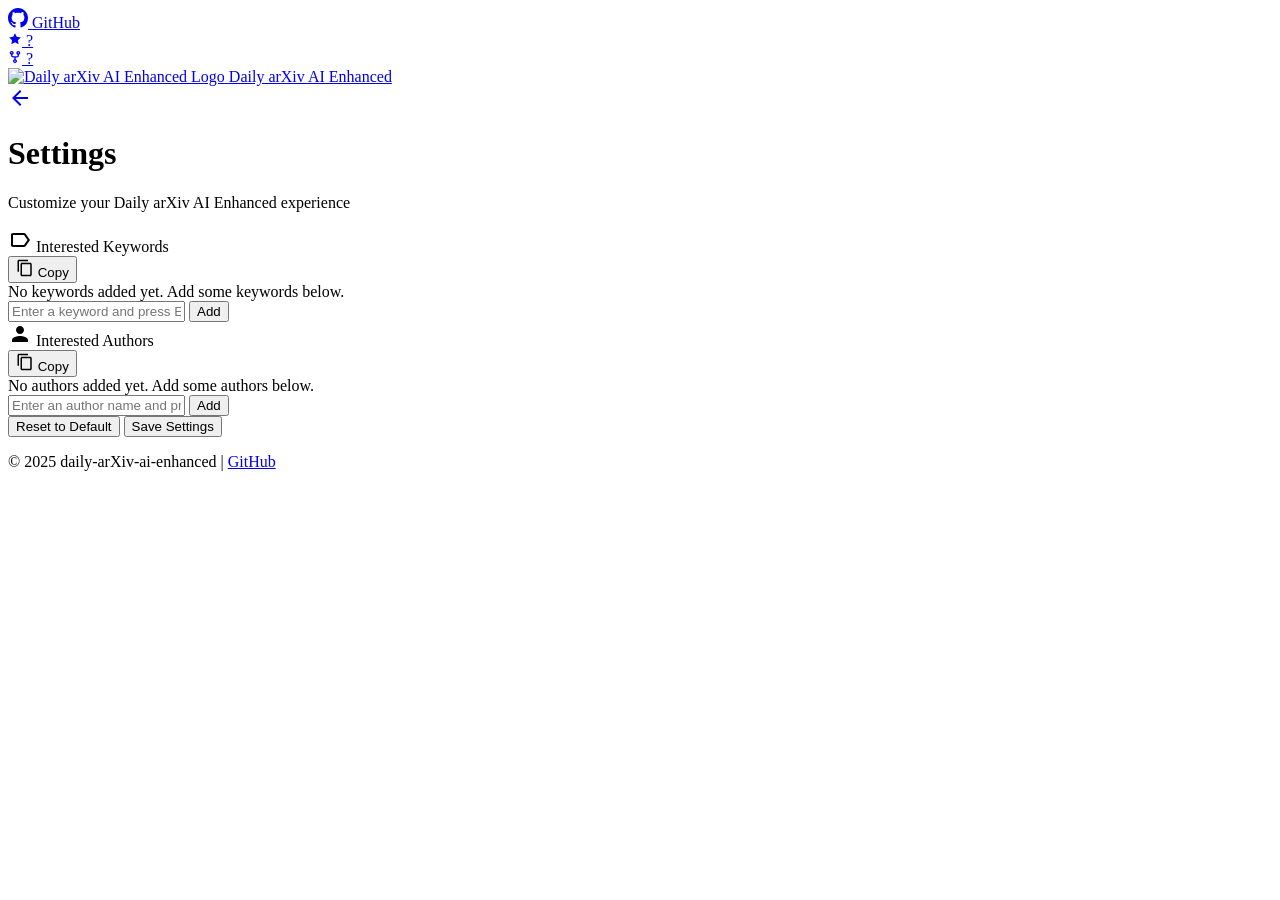
==== settings.html @ 9f82e840 "chore: customize fork metadata" ====
<!DOCTYPE html>
<html lang="zh-CN">
<head>
    <meta charset="UTF-8">
    <meta name="viewport" content="width=device-width, initial-scale=1.0">
    <meta name="description" content="daily arxiv ai-enhanced settings">
    <title>Settings - Daily arXiv AI Enhanced</title>
    <link rel="icon" type="image/png" href="assets/logo2-removebg-preview.png">
    <link rel="shortcut icon" type="image/png" href="assets/logo2-removebg-preview.png">
    <link rel="stylesheet" href="css/styles.css">
    <link rel="stylesheet" href="css/settings.css">
    <link rel="stylesheet" href="https://fonts.googleapis.com/css2?family=Inter:wght@300;400;500;600;700&display=swap">

    <!-- Authentication Scripts -->
    <script src="js/auth-config.js"></script>
    <script src="js/auth.js"></script>
    <script>
        // Check authentication on page load
        Auth.requireAuth();

        // Show logout button only if password protection is enabled
        document.addEventListener('DOMContentLoaded', function() {
            const logoutButton = document.getElementById('logoutButton');
            if (logoutButton && Auth.isPasswordEnabled()) {
                logoutButton.style.display = '';
            }
        });
    </script>
</head>
<body>
    <div class="app-container">
        <header>
            <div class="header-content">
                <div class="header-left">
                    <a href="https://github.com/YeTianwei/daily-arXiv" target="_blank" class="github-button">
                        <svg height="20" width="20" viewBox="0 0 16 16" fill="currentColor" xmlns="http://www.w3.org/2000/svg">
                            <path fill-rule="evenodd" d="M8 0C3.58 0 0 3.58 0 8c0 3.54 2.29 6.53 5.47 7.59.4.07.55-.17.55-.38 0-.19-.01-.82-.01-1.49-2.01.37-2.53-.49-2.69-.94-.09-.23-.48-.94-.82-1.13-.28-.15-.68-.52-.01-.53.63-.01 1.08.58 1.23.82.72 1.21 1.87.87 2.33.66.07-.52.28-.87.51-1.07-1.78-.2-3.64-.89-3.64-3.95 0-.87.31-1.59.82-2.15-.08-.2-.36-1.02.08-2.12 0 0 .67-.21 2.2.82.64-.18 1.32-.27 2-.27.68 0 1.36.09 2 .27 1.53-1.04 2.2-.82 2.2-.82.44 1.1.16 1.92.08 2.12.51.56.82 1.27.82 2.15 0 3.07-1.87 3.75-3.65 3.95.29.25.54.73.54 1.48 0 1.07-.01 1.93-.01 2.2 0 .21.15.46.55.38A8.013 8.013 0 0016 8c0-4.42-3.58-8-8-8z"></path>
                        </svg>
                        <span class="github-text">GitHub</span>
                        <div class="github-stats">
                            <div class="star-badge">
                                <svg width="14" height="14" viewBox="0 0 24 24" fill="currentColor">
                                    <path d="M12 2l3.09 6.26L22 9.27l-5 4.87 1.18 6.88L12 17.77l-6.18 3.25L7 14.14 2 9.27l6.91-1.01L12 2z"/>
                                </svg>
                                <span class="star-count" id="starCount">-</span>
                            </div>
                            <div class="fork-badge">
                                <svg width="14" height="14" viewBox="0 0 16 16" fill="currentColor">
                                    <path d="M5 5.372v.878c0 .414.336.75.75.75h4.5a.75.75 0 0 0 .75-.75v-.878a2.25 2.25 0 1 1 1.5 0v.878a2.25 2.25 0 0 1-2.25 2.25h-1.5v2.128a2.251 2.251 0 1 1-1.5 0V8.5h-1.5A2.25 2.25 0 0 1 3.5 6.25v-.878a2.25 2.25 0 1 1 1.5 0ZM5 3.25a.75.75 0 1 0-1.5 0 .75.75 0 0 0 1.5 0Zm6.75.75a.75.75 0 1 0 0-1.5.75.75 0 0 0 0 1.5Zm-3 8.75a.75.75 0 1 0-1.5 0 .75.75 0 0 0 1.5 0Z"/>
                                </svg>
                                <span class="fork-count" id="forkCount">-</span>
                            </div>
                        </div>
                    </a>
                </div>
                
                <div class="header-center">
                    <a href="index.html" class="site-logo">
                        <img src="assets/logo2-removebg-preview.png" alt="Daily arXiv AI Enhanced Logo" class="logo-image">
                        <span class="site-title">Daily arXiv AI Enhanced</span>
                    </a>
                </div>
                
                <div class="header-controls">
                    <a href="index.html" class="back-button">
                        <svg width="24" height="24" viewBox="0 0 24 24" fill="none" xmlns="http://www.w3.org/2000/svg">
                            <path d="M20 11H7.83L13.42 5.41L12 4L4 12L12 20L13.41 18.59L7.83 13H20V11Z" fill="currentColor"/>
                        </svg>
                    </a>
                    <button id="logoutButton" onclick="Auth.logout()" class="icon-button" title="Logout" style="border: none; background: transparent; cursor: pointer; color: #e74c3c; display: none;">
                        <svg width="24" height="24" viewBox="0 0 24 24" fill="none" xmlns="http://www.w3.org/2000/svg">
                            <path d="M17 7L15.59 8.41L18.17 11H8V13H18.17L15.59 15.59L17 17L22 12L17 7ZM4 5H12V3H4C2.9 3 2 3.9 2 5V19C2 20.1 2.9 21 4 21H12V19H4V5Z" fill="currentColor"/>
                        </svg>
                    </button>
                </div>
            </div>
        </header>

        <main class="settings-page">
            <div class="settings-container">
                <div class="settings-header">
                    <h1>Settings</h1>
                    <p>Customize your Daily arXiv AI Enhanced experience</p>
                </div>

                <div class="settings-content">
                    <div class="settings-section">
                        <div class="keyword-section-title">
                            <div class="keyword-section-title-left">
                                <svg width="24" height="24" viewBox="0 0 24 24" fill="none" xmlns="http://www.w3.org/2000/svg">
                                    <path d="M17.63 5.84C17.27 5.33 16.67 5 16 5L5 5.01C3.9 5.01 3 5.9 3 7V17C3 18.1 3.9 18.99 5 18.99L16 19C16.67 19 17.27 18.67 17.63 18.16L22 12L17.63 5.84ZM16 17H5V7H16L19.55 12L16 17Z" fill="currentColor"/>
                                </svg>
                                Interested Keywords
                            </div>
                            <button id="copyKeywords" class="copy-button" title="Copy keywords to clipboard">
                                <svg width="18" height="18" viewBox="0 0 24 24" fill="none" xmlns="http://www.w3.org/2000/svg">
                                    <path d="M16 1H4c-1.1 0-2 .9-2 2v14h2V3h12V1zm3 4H8c-1.1 0-2 .9-2 2v14c0 1.1.9 2 2 2h11c1.1 0 2-.9 2-2V7c0-1.1-.9-2-2-2zm0 16H8V7h11v14z" fill="currentColor"/>
                                </svg>
                                Copy
                            </button>
                        </div>
                        <div class="settings-card">
                            <div class="settings-item">
                                <div class="tag-selector">
                                    <div class="selected-tags" id="selectedKeywords">
                                        <div class="empty-tag-message" id="emptyTagMessage">No keywords added yet. Add some keywords below.</div>
                                    </div>
                                    <div class="tag-input-container">
                                        <input type="text" id="keywordInput" class="settings-input" placeholder="Enter a keyword and press Enter...">
                                        <button id="addKeyword" class="add-tag-button">Add</button>
                                    </div>
                                </div>
                            </div>
                        </div>
                    </div>

                    <div class="settings-section">
                        <div class="keyword-section-title">
                            <div class="keyword-section-title-left">
                                <svg width="24" height="24" viewBox="0 0 24 24" fill="none" xmlns="http://www.w3.org/2000/svg">
                                    <path d="M12 12c2.21 0 4-1.79 4-4s-1.79-4-4-4-4 1.79-4 4 1.79 4 4 4zm0 2c-2.67 0-8 1.34-8 4v2h16v-2c0-2.66-5.33-4-8-4z" fill="currentColor"/>
                                </svg>
                                Interested Authors
                            </div>
                            <button id="copyAuthors" class="copy-button" title="Copy authors to clipboard">
                                <svg width="18" height="18" viewBox="0 0 24 24" fill="none" xmlns="http://www.w3.org/2000/svg">
                                    <path d="M16 1H4c-1.1 0-2 .9-2 2v14h2V3h12V1zm3 4H8c-1.1 0-2 .9-2 2v14c0 1.1.9 2 2 2h11c1.1 0 2-.9 2-2V7c0-1.1-.9-2-2-2zm0 16H8V7h11v14z" fill="currentColor"/>
                                </svg>
                                Copy
                            </button>
                        </div>
                        <div class="settings-card">
                            <div class="settings-item">
                                <div class="tag-selector">
                                    <div class="selected-tags" id="selectedAuthors">
                                        <div class="empty-tag-message" id="emptyAuthorMessage">No authors added yet. Add some authors below.</div>
                                    </div>
                                    <div class="tag-input-container">
                                        <input type="text" id="authorInput" class="settings-input" placeholder="Enter an author name and press Enter...">
                                        <button id="addAuthor" class="add-tag-button">Add</button>
                                    </div>
                                </div>
                            </div>
                        </div>
                    </div>
                </div>

                <div class="settings-actions">
                    <button id="resetSettings" class="button">Reset to Default</button>
                    <button id="saveSettings" class="button primary">Save Settings</button>
                </div>
            </div>
        </main>
        
        <footer>
            <div class="footer-content">
                <p>&copy; 2025 daily-arXiv-ai-enhanced | <a href="https://github.com/YeTianwei/daily-arXiv" target="_blank">GitHub</a></p>
            </div>
        </footer>
    </div>

    <script src="js/settings.js"></script>
</body>
</html>
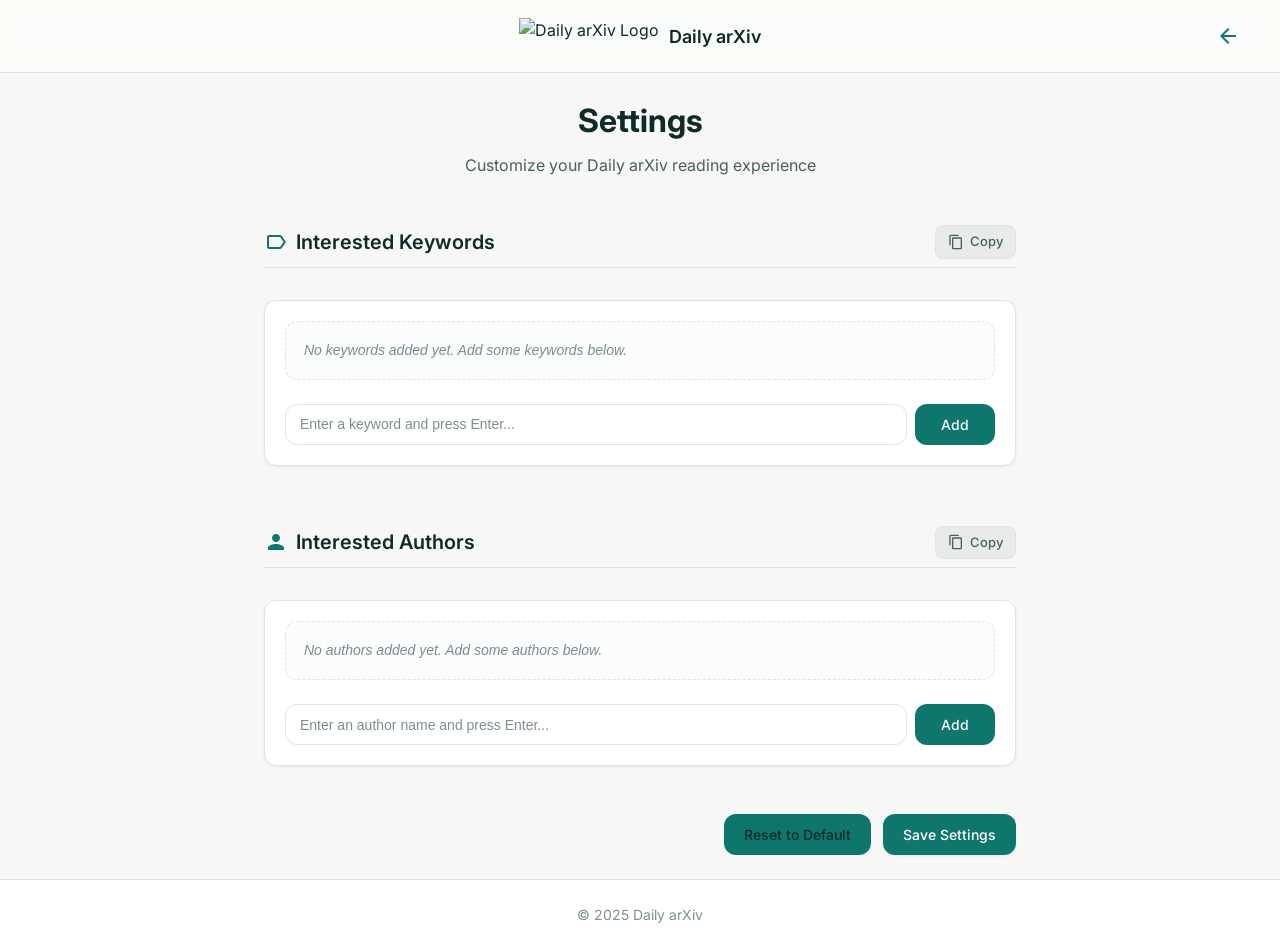
==== commit bf6faa07: "style: simplify personal reader UI" ====
--- a/settings.html
+++ b/settings.html
@@ -3,17 +3,17 @@
 <head>
     <meta charset="UTF-8">
     <meta name="viewport" content="width=device-width, initial-scale=1.0">
-    <meta name="description" content="daily arxiv ai-enhanced settings">
-    <title>Settings - Daily arXiv AI Enhanced</title>
+    <meta name="description" content="daily arxiv settings">
+    <title>Settings - Daily arXiv</title>
     <link rel="icon" type="image/png" href="assets/logo2-removebg-preview.png">
     <link rel="shortcut icon" type="image/png" href="assets/logo2-removebg-preview.png">
-    <link rel="stylesheet" href="css/styles.css">
-    <link rel="stylesheet" href="css/settings.css">
+    <link rel="stylesheet" href="css/styles.css?v=1.0.4">
+    <link rel="stylesheet" href="css/settings.css?v=1.0.4">
     <link rel="stylesheet" href="https://fonts.googleapis.com/css2?family=Inter:wght@300;400;500;600;700&display=swap">
 
     <!-- Authentication Scripts -->
-    <script src="js/auth-config.js"></script>
-    <script src="js/auth.js"></script>
+    <script src="js/auth-config.js?v=1.0.3"></script>
+    <script src="js/auth.js?v=1.0.3"></script>
     <script>
         // Check authentication on page load
         Auth.requireAuth();
@@ -56,8 +56,8 @@
                 
                 <div class="header-center">
                     <a href="index.html" class="site-logo">
-                        <img src="assets/logo2-removebg-preview.png" alt="Daily arXiv AI Enhanced Logo" class="logo-image">
-                        <span class="site-title">Daily arXiv AI Enhanced</span>
+                        <img src="assets/logo2-removebg-preview.png" alt="Daily arXiv Logo" class="logo-image">
+                        <span class="site-title">Daily arXiv</span>
                     </a>
                 </div>
                 
@@ -80,7 +80,7 @@
             <div class="settings-container">
                 <div class="settings-header">
                     <h1>Settings</h1>
-                    <p>Customize your Daily arXiv AI Enhanced experience</p>
+                    <p>Customize your Daily arXiv reading experience</p>
                 </div>
 
                 <div class="settings-content">
@@ -154,11 +154,11 @@
         
         <footer>
             <div class="footer-content">
-                <p>&copy; 2025 daily-arXiv-ai-enhanced | <a href="https://github.com/YeTianwei/daily-arXiv" target="_blank">GitHub</a></p>
+                <p>&copy; 2025 Daily arXiv</p>
             </div>
         </footer>
     </div>
 
-    <script src="js/settings.js"></script>
+    <script src="js/settings.js?v=1.0.4"></script>
 </body>
 </html> 
--- a/css/styles.css
+++ b/css/styles.css
@@ -0,0 +1,2415 @@
+/* 基础样式 */
+:root {
+  --primary-color: #0f766e;
+  --secondary-color: #2563eb;
+  --accent-color: #b45309;
+  --gradient-primary: linear-gradient(135deg, #0f766e 0%, #2563eb 100%);
+  --gradient-light: linear-gradient(135deg, #dff5ef 0%, #e9f1ff 100%);
+  --background-color: #f7f8f5;
+  --card-bg-color: #ffffff;
+  --background-hover: #eef3f0;
+  --text-color: #102a2a;
+  --text-secondary: #46605d;
+  --text-tertiary: #7e918d;
+  --border-color: #dbe6e2;
+  --border-accent: rgba(15, 118, 110, 0.22);
+  --shadow-sm: 0 1px 3px rgba(15, 45, 42, 0.08);
+  --shadow-md: 0 8px 22px rgba(15, 45, 42, 0.11);
+  --shadow-lg: 0 16px 36px rgba(15, 45, 42, 0.14);
+  --radius-sm: 8px;
+  --radius-md: 12px;
+  --transition: all 0.2s ease;
+  --match-highlight: rgba(255, 223, 77, 0.22); /* 更明显的浅黄色背景 */
+  --gold-color: #f59e0b;
+  --gold-dark: #b45309;
+  --gold-gradient: linear-gradient(135deg, #f59e0b 0%, #b45309 100%);
+  --author-color: #10b981;
+  --author-gradient: linear-gradient(135deg, #10b981 0%, #059669 100%);
+  --keyword-color: #2563eb;
+  --keyword-gradient: linear-gradient(135deg, #2563eb 0%, #0f766e 100%);
+}
+
+* {
+  margin: 0;
+  padding: 0;
+  box-sizing: border-box;
+}
+
+body {
+  font-family: 'Inter', -apple-system, BlinkMacSystemFont, 'Segoe UI', Roboto, Helvetica, Arial, sans-serif;
+  background-color: var(--background-color);
+  color: var(--text-color);
+  line-height: 1.5;
+  -webkit-font-smoothing: antialiased;
+  -moz-osx-font-smoothing: grayscale;
+}
+
+a {
+  color: var(--primary-color);
+  text-decoration: none;
+}
+
+a:hover {
+  text-decoration: underline;
+}
+
+button {
+  cursor: pointer;
+  border: none;
+  background: none;
+  font: inherit;
+  color: inherit;
+}
+
+.button {
+  display: inline-flex;
+  align-items: center;
+  justify-content: center;
+  gap: 8px;
+  padding: 8px 16px;
+  border-radius: var(--radius-sm);
+  font-weight: 500;
+  transition: var(--transition);
+  background-color: var(--background-hover);
+}
+
+.button:hover {
+  background-color: var(--border-color);
+}
+
+.button.primary {
+  background: var(--gradient-primary);
+  color: white;
+  box-shadow: var(--shadow-sm);
+}
+
+.button.primary:hover {
+  box-shadow: var(--shadow-md);
+  transform: translateY(-1px);
+}
+
+.icon-button {
+  display: flex;
+  align-items: center;
+  justify-content: center;
+  width: 36px;
+  height: 36px;
+  border-radius: 50%;
+  transition: var(--transition);
+  color: var(--primary-color);
+}
+
+.icon-button:hover {
+  background-color: rgba(102, 126, 234, 0.1);
+}
+
+/* 视图控制按钮样式 */
+.view-controls {
+  display: flex;
+  align-items: center;
+  gap: 4px;
+}
+
+.view-icon {
+  display: flex;
+  align-items: center;
+  justify-content: center;
+  margin-right: 2px;
+  color: var(--primary-color);
+  font-size: 14px;
+}
+
+.view-controls .button {
+  border: 1px solid var(--border-accent);
+  background-color: rgba(102, 126, 234, 0.05);
+  padding: 4px 10px;
+  font-size: 13px;
+}
+
+.view-controls .button:hover {
+  background-color: rgba(102, 126, 234, 0.1);
+}
+
+.view-controls .button.active {
+  background-color: rgba(102, 126, 234, 0.15);
+  border-color: var(--primary-color);
+  color: var(--primary-color);
+  font-weight: 500;
+}
+
+/* 布局容器 */
+.app-container {
+  display: flex;
+  flex-direction: column;
+  min-height: 100vh;
+}
+
+/* 页头 */
+header {
+  position: sticky;
+  top: 0;
+  z-index: 100;
+  background-color: rgba(255, 255, 255, 0.8);
+  backdrop-filter: blur(10px);
+  -webkit-backdrop-filter: blur(10px);
+  border-bottom: 1px solid var(--border-color);
+}
+
+.header-content {
+  display: flex;
+  justify-content: space-between;
+  align-items: center;
+  padding: 16px 24px;
+  max-width: 1440px;
+  margin: 0 auto;
+  width: 100%;
+}
+
+.header-left {
+  display: flex;
+  align-items: center;
+  gap: 16px;
+}
+
+.header-center {
+  display: flex;
+  align-items: center;
+  justify-content: center;
+  position: absolute;
+  left: 50%;
+  transform: translateX(-50%);
+}
+
+.site-logo {
+  display: flex;
+  align-items: center;
+  gap: 10px;
+  text-decoration: none !important;
+  color: var(--text-color);
+  transition: var(--transition);
+}
+
+.site-logo:hover {
+  text-decoration: none;
+  opacity: 0.9;
+}
+
+.logo-image {
+  height: 36px;
+  width: auto;
+}
+
+.site-title {
+  font-size: 18px;
+  font-weight: 600;
+  background: var(--gradient-primary);
+  -webkit-background-clip: text;
+  -webkit-text-fill-color: transparent;
+  background-clip: text;
+}
+
+.header-content h1 {
+  font-size: 20px;
+  font-weight: 600;
+}
+
+.github-button {
+  display: flex;
+  align-items: center;
+  gap: 8px;
+  padding: 8px 16px;
+  border-radius: 24px;
+  background: var(--gradient-primary);
+  color: white;
+  font-size: 14px;
+  font-weight: 500;
+  transition: var(--transition);
+  text-decoration: none !important;
+  box-shadow: var(--shadow-sm);
+}
+
+.github-button:hover {
+  background: var(--gradient-primary);
+  text-decoration: none !important;
+  transform: translateY(-1px);
+  color: white;
+  box-shadow: var(--shadow-md);
+}
+
+.github-button svg {
+  fill: white;
+}
+
+.github-text {
+  font-weight: 500;
+}
+
+.github-stats {
+  display: flex;
+  gap: 6px;
+}
+
+.star-badge,
+.fork-badge {
+  display: flex;
+  align-items: center;
+  gap: 4px;
+  background-color: rgba(255, 255, 255, 0.25);
+  border-radius: 12px;
+  padding: 4px 8px;
+  font-size: 12px;
+  font-weight: 600;
+}
+
+.star-badge svg {
+  fill: white;
+  filter: drop-shadow(0 0 2px rgba(255, 255, 255, 0.3));
+}
+
+.fork-badge svg {
+  fill: white;
+  filter: drop-shadow(0 0 2px rgba(255, 255, 255, 0.3));
+}
+
+.star-count,
+.fork-count {
+  color: white;
+  font-weight: 600;
+}
+
+.header-controls {
+  display: flex;
+  align-items: center;
+  gap: 20px;
+}
+
+.date-selector {
+  display: flex;
+  align-items: center;
+  gap: 8px;
+  border-radius: var(--radius-sm);
+  padding: 2px;
+}
+
+.date-display {
+  display: flex;
+  align-items: center;
+  gap: 4px;
+  font-weight: 500;
+  color: var(--text-color);
+}
+
+/* 类别导航栏 */
+.category-nav {
+  background-color: rgba(255, 255, 255, 0.8);
+  backdrop-filter: blur(10px);
+  -webkit-backdrop-filter: blur(10px);
+  position: sticky;
+  top: 70px;
+  z-index: 10;
+  display: flex;
+  flex-direction: column;
+  align-items: center; /* 居中显示 */
+}
+
+.category-nav::-webkit-scrollbar {
+  display: none;
+}
+
+.category-label-container {
+  display: flex;
+  align-items: center;
+  max-width: 1440px; /* 与main容器的max-width相同 */
+  width: 100%;
+  padding: 10px 24px 5px 24px; /* 减少上下内边距 */
+  margin: 0 auto; /* 居中显示 */
+  position: relative;
+}
+
+.category-nav-label, .filter-nav-label {
+  font-weight: 600;
+  background: var(--gradient-primary);
+  -webkit-background-clip: text;
+  -webkit-text-fill-color: transparent;
+  background-clip: text;
+  margin-right: 8px; /* 减少右侧间距 */
+  white-space: nowrap;
+  min-width: 90px; /* 减少宽度从120px到90px */
+  letter-spacing: 0.3px; /* 减少字母间距 */
+  font-size: 14px; /* 减小字体大小 */
+  text-transform: uppercase;
+  opacity: 1; /* 增加不透明度 */
+  position: relative;
+  z-index: 1;
+  padding-left: 3px; /* 减少左侧内边距 */
+}
+
+/* 删除装饰线的CSS规则 */
+.category-nav-label::after, .keyword-nav-label::after {
+  content: none; /* 移除装饰线 */
+}
+
+.category-scroll {
+  display: flex;
+  overflow-x: auto;
+  gap: 10px;
+  -ms-overflow-style: none;
+  scrollbar-width: none;
+  width: 100%;
+  justify-content: flex-start; /* 改为左对齐 */
+  flex-wrap: nowrap; /* 禁止换行 */
+  white-space: nowrap; /* 确保内容不会换行 */
+  /* 添加鼠标滚轮横向滚动支持 */
+  overflow-y: hidden;
+}
+
+.filter-scroll {
+  display: flex;
+  overflow-x: auto;
+  gap: 10px;
+  -ms-overflow-style: none;
+  scrollbar-width: none;
+  width: 100%;
+  justify-content: flex-start; /* 改为左对齐 */
+  flex-wrap: nowrap; /* 禁止换行 */
+  white-space: nowrap; /* 确保内容不会换行 */
+  /* 添加鼠标滚轮横向滚动支持 */
+  overflow-y: hidden;
+}
+
+/* Text search UI */
+.text-search {
+  display: inline-flex;
+  align-items: center;
+  gap: 8px;
+  margin-right: 8px;
+}
+
+.text-search .search-input-wrapper {
+  display: inline-flex;
+  align-items: center;
+  gap: 6px;
+  background-color: var(--background-hover);
+  border: 1px solid var(--border-accent);
+  border-radius: 16px;
+  padding: 4px 8px;
+}
+
+#textSearchInput {
+  border: none;
+  outline: none;
+  background: transparent;
+  font-size: 14px;
+  color: var(--text-color);
+  width: 220px;
+}
+
+.text-search .clear-x {
+  width: 22px;
+  height: 22px;
+  border-radius: 50%;
+  background-color: rgba(0,0,0,0.08);
+  color: var(--text-secondary);
+  display: inline-flex;
+  align-items: center;
+  justify-content: center;
+}
+
+.text-search .clear-x:hover {
+  background-color: rgba(0,0,0,0.14);
+}
+
+.filter-scroll::-webkit-scrollbar {
+  display: none;
+}
+
+.filter-label-container {
+  display: flex;
+  align-items: center;
+  max-width: 1440px; /* 与main容器的max-width相同 */
+  width: 100%;
+  padding: 10px 24px 5px 24px; /* 与category标签容器保持一致 */
+  margin: 0 auto; /* 居中显示 */
+  position: relative;
+}
+
+.category-button {
+  display: inline-flex;
+  align-items: center;
+  justify-content: center;
+  flex-shrink: 0;
+  padding: 6px 12px;
+  background-color: var(--background-hover);
+  border-radius: 16px;
+  font-size: 14px;
+  font-weight: 500;
+  color: var(--text-secondary);
+  transition: var(--transition);
+  white-space: nowrap;
+  margin: 0 2px;
+  box-shadow: 0 1px 2px rgba(0, 0, 0, 0.04);
+}
+
+.keyword-tag {
+  display: inline-flex;
+  align-items: center;
+  justify-content: center;
+  flex-shrink: 0;
+  padding: 6px 12px;
+  background-color: var(--background-hover);
+  border-radius: 16px;
+  font-size: 14px;
+  font-weight: 500;
+  color: var(--text-secondary);
+  transition: var(--transition);
+  white-space: nowrap;
+  cursor: pointer;
+  margin: 0 2px;
+  box-shadow: 0 1px 2px rgba(0, 0, 0, 0.04);
+}
+
+.category-count {
+  display: inline-flex;
+  align-items: center;
+  justify-content: center;
+  margin-left: 6px;
+  min-width: 20px;
+  height: 20px;
+  background-color: rgba(0, 0, 0, 0.05);
+  border-radius: 10px;
+  font-size: 12px;
+  padding: 0 6px;
+  transition: var(--transition);
+}
+
+.category-button:hover {
+  background-color: var(--border-color);
+  color: var(--text-color);
+}
+
+.keyword-tag:hover {
+  background-color: var(--border-color);
+  color: var(--text-color);
+}
+
+.category-button.active {
+  background: var(--gradient-primary);
+  color: white;
+  box-shadow: var(--shadow-sm);
+}
+
+/* 作者按钮样式 */
+.author-button {
+  background-color: rgba(102, 126, 234, 0.08); /* primary tint */
+  color: var(--primary-color);
+  border: 1px solid rgba(102, 126, 234, 0.25);
+}
+
+.author-button:hover {
+  background-color: rgba(102, 126, 234, 0.12);
+  border-color: rgba(102, 126, 234, 0.35);
+}
+
+.author-button.active {
+  background: var(--gradient-primary);
+  color: white;
+  border-color: var(--primary-color);
+  box-shadow: 0 2px 8px rgba(102, 126, 234, 0.25);
+}
+
+/* 关键词按钮样式 */
+.keyword-button {
+  background-color: rgba(167, 139, 250, 0.10); /* accent tint */
+  color: var(--accent-color);
+  border: 1px solid rgba(167, 139, 250, 0.25);
+}
+
+.keyword-button:hover {
+  background-color: rgba(167, 139, 250, 0.14);
+  border-color: rgba(167, 139, 250, 0.35);
+}
+
+.keyword-button.active {
+  background: linear-gradient(135deg, var(--accent-color) 0%, var(--secondary-color) 100%);
+  color: white;
+  border-color: var(--accent-color);
+  box-shadow: 0 2px 8px rgba(167, 139, 250, 0.25);
+}
+
+.keyword-tag.active {
+  background: var(--gradient-primary);
+  color: white;
+  box-shadow: var(--shadow-sm);
+}
+
+.category-button.active .category-count {
+  background-color: rgba(255, 255, 255, 0.3);
+  color: #fff;
+}
+
+/* 标签动画效果 */
+.keyword-tag.tag-appear,
+.category-button.tag-appear {
+  animation: tagAppear 0.3s ease;
+}
+
+.keyword-tag.tag-highlight,
+.category-button.tag-highlight {
+  animation: tagHighlight 1s ease;
+}
+
+@keyframes tagAppear {
+  0% {
+    opacity: 0;
+    transform: translateY(10px);
+  }
+  100% {
+    opacity: 1;
+    transform: translateY(0);
+  }
+}
+
+@keyframes tagHighlight {
+  0% {
+    transform: scale(1);
+    box-shadow: 0 0 0 rgba(102, 126, 234, 0.4);
+  }
+  50% {
+    transform: scale(1.05);
+    box-shadow: 0 0 8px rgba(102, 126, 234, 0.6);
+  }
+  100% {
+    transform: scale(1);
+    box-shadow: 0 0 0 rgba(102, 126, 234, 0.4);
+  }
+}
+
+/* 主要内容区域 */
+main {
+  flex: 1;
+  padding: 0 24px 24px 24px; /* 修改上边距为0，保持左右下边距 */
+  max-width: 1440px;
+  margin: 0 auto;
+  width: 100%;
+}
+
+/* 论文容器 - 网格视图 */
+.paper-container {
+  display: grid;
+  grid-template-columns: repeat(auto-fill, minmax(350px, 1fr));
+  gap: 30px;
+  margin-top: 24px;
+  align-items: flex-start;
+}
+
+/* 论文容器 - 列表视图 */
+.paper-container.list-view {
+  display: flex;
+  flex-direction: column;
+  gap: 20px;
+}
+
+/* 论文卡片 - 网格视图 */
+.paper-card {
+  background-color: var(--card-bg-color);
+  border-radius: var(--radius-md);
+  box-shadow: var(--shadow-sm);
+  overflow: visible;
+  transition: var(--transition);
+  cursor: pointer;
+  height: auto;
+  min-height: 100%;
+  display: flex;
+  flex-direction: column;
+  position: relative;
+}
+
+.paper-card:hover {
+  box-shadow: var(--shadow-md);
+  transform: translateY(-2px);
+  background-color: var(--background-light);
+}
+
+.paper-card-header {
+  padding: 16px;
+  border-bottom: 1px solid var(--border-color);
+}
+
+.paper-card-title {
+  font-size: 16px;
+  font-weight: 600;
+  margin-bottom: 12px;
+  line-height: 1.5;
+  overflow: visible;
+}
+
+.paper-card-authors {
+  font-size: 14px;
+  color: var(--text-secondary);
+  margin-bottom: 12px;
+  line-height: 1.4;
+  overflow: visible;
+}
+
+/* 作者列表项样式 */
+.paper-card-authors .author-item {
+  display: inline;
+  white-space: nowrap;
+}
+
+/* 作者省略号样式 */
+.paper-card-authors .author-ellipsis {
+  display: inline;
+  color: var(--text-tertiary);
+  font-weight: 500;
+  margin: 0 2px;
+  user-select: none;
+}
+
+.paper-card-categories {
+  display: flex;
+  flex-wrap: wrap;
+  gap: 6px;
+  margin-bottom: 6px;
+}
+
+.category-tag {
+  font-size: 12px;
+  padding: 2px 8px;
+  border-radius: 12px;
+  background-color: var(--background-hover);
+  color: var(--text-secondary);
+  border: 1px solid var(--border-accent);
+}
+
+.paper-card-body {
+  padding: 20px;
+  flex-grow: 1;
+  display: flex;
+  flex-direction: column;
+}
+
+.paper-card-summary {
+  font-size: 14px;
+  color: var(--text-secondary);
+  line-height: 1.5;
+  overflow: visible;
+  margin-bottom: 20px;
+  border-left: 3px solid var(--primary-color);
+  padding-left: 12px;
+  background-color: rgba(102, 126, 234, 0.05);
+  padding: 12px;
+  border-radius: 6px;
+}
+
+.paper-card-footer {
+  margin-top: auto;
+  display: flex;
+  justify-content: space-between;
+  align-items: center;
+}
+
+.paper-card-date {
+  font-size: 12px;
+  color: var(--text-tertiary);
+}
+
+.paper-card-link {
+  font-size: 14px;
+  color: var(--primary-color);
+  font-weight: 500;
+}
+
+/* 论文卡片 - 列表视图 */
+.list-view .paper-card {
+  flex-direction: row;
+  align-items: center;
+  padding: 16px;
+  gap: 20px;
+}
+
+.list-view .paper-card-header {
+  padding: 0;
+  border-bottom: none;
+  flex: 1;
+}
+
+.list-view .paper-card-body {
+  padding: 0;
+  flex: 2;
+}
+
+.list-view .paper-card-footer {
+  margin-top: 0;
+  padding: 0;
+  flex: 0 0 auto;
+}
+
+/* 论文详情模态框 */
+.paper-modal {
+  display: none;
+  position: fixed;
+  top: 0;
+  left: 0;
+  width: 100%;
+  height: 100%;
+  background-color: rgba(0, 0, 0, 0.5);
+  z-index: 1000;
+  overflow-y: auto;
+  backdrop-filter: blur(5px);
+  -webkit-backdrop-filter: blur(5px);
+}
+
+.paper-modal.active {
+  display: flex;
+  justify-content: center;
+  align-items: flex-start;
+}
+
+.paper-modal-content {
+  background-color: var(--card-bg-color);
+  border-radius: var(--radius-md);
+  box-shadow: var(--shadow-md);
+  width: 90%;
+  max-width: 800px;
+  margin: 60px auto;
+  max-height: calc(100vh - 120px);
+  display: flex;
+  flex-direction: column;
+  animation: modalFadeIn 0.3s ease;
+}
+
+@keyframes modalFadeIn {
+  from {
+    opacity: 0;
+    transform: translateY(20px);
+  }
+  to {
+    opacity: 1;
+    transform: translateY(0);
+  }
+}
+
+.paper-modal-header {
+  padding: 20px;
+  border-bottom: 1px solid var(--border-color);
+  display: flex;
+  justify-content: space-between;
+  align-items: center;
+  position: relative;
+}
+
+.paper-modal-header h2 {
+  font-size: 20px;
+  font-weight: 600;
+}
+
+.paper-modal-body {
+  padding: 20px;
+  overflow-y: auto;
+  flex: 1;
+}
+
+.paper-modal-body h3 {
+  font-size: 18px;
+  font-weight: 600;
+  margin-bottom: 16px;
+}
+
+.paper-modal-body p {
+  margin-bottom: 16px;
+  line-height: 1.6;
+}
+
+.paper-modal-footer {
+  display: flex;
+  justify-content: space-between;
+  align-items: center;
+  gap: 8px;
+  padding: 16px;
+  border-top: 1px solid var(--border-color);
+}
+
+.paper-navigation {
+  display: flex;
+  flex-direction: column;
+  align-items: flex-start;
+  gap: 4px;
+}
+
+.paper-modal-buttons {
+  display: flex;
+  gap: 8px;
+  align-items: center;
+}
+
+.paper-modal-footer .button.icon-button {
+  width: 40px;
+  height: 40px;
+  padding: 8px;
+  display: flex;
+  align-items: center;
+  justify-content: center;
+  transition: all 0.2s ease;
+  position: relative;
+  border: none;
+  background: none;
+}
+
+.paper-modal-footer .button.icon-button:not(.primary) {
+  color: var(--text-primary);
+}
+
+.paper-modal-footer .button.icon-button:not(.primary):hover {
+  color: var(--primary-color);
+  transform: translateY(-1px);
+}
+
+/* Special styling for arXiv logo */
+.paper-modal-footer #paperLink svg {
+  width: 60px;
+  height: 27px;
+  margin: -2px -10px;
+}
+
+.paper-modal-footer .button.icon-button.primary {
+  background: none;
+}
+
+.paper-modal-footer .button.icon-button.primary:hover {
+  transform: translateY(-1px);
+}
+
+/* Tooltip styles */
+.paper-modal-footer .button.icon-button::after {
+  content: attr(title);
+  position: absolute;
+  bottom: 100%;
+  left: 50%;
+  transform: translateX(-50%);
+  padding: 4px 8px;
+  background-color: rgba(0, 0, 0, 0.8);
+  color: white;
+  font-size: 12px;
+  border-radius: 4px;
+  white-space: nowrap;
+  opacity: 0;
+  visibility: hidden;
+  transition: all 0.2s ease;
+  pointer-events: none;
+  margin-bottom: 5px;
+}
+
+.paper-modal-footer .button.icon-button:hover::after {
+  opacity: 1;
+  visibility: visible;
+}
+
+.navigation-hint {
+  font-size: 12px;
+  color: var(--text-tertiary);
+  font-weight: 500;
+}
+
+.paper-position {
+  font-size: 14px;
+  color: var(--text-secondary);
+  font-weight: 600;
+}
+
+/* 日期选择器样式 */
+.date-picker-modal {
+  position: fixed;
+  top: 0;
+  left: 0;
+  right: 0;
+  bottom: 0;
+  background-color: rgba(0, 0, 0, 0.5);
+  display: flex;
+  align-items: center;
+  justify-content: center;
+  z-index: 1000;
+  opacity: 0;
+  visibility: hidden;
+  transition: var(--transition);
+  backdrop-filter: blur(5px);
+  -webkit-backdrop-filter: blur(5px);
+  pointer-events: none;
+}
+
+.date-picker-modal.active {
+  opacity: 1;
+  visibility: visible;
+  pointer-events: auto;
+}
+
+.date-picker-content {
+  background-color: var(--card-bg-color);
+  border-radius: var(--radius-md);
+  box-shadow: 0 10px 25px rgba(0, 0, 0, 0.1);
+  width: 100%;
+  max-width: 360px;
+  max-height: 90vh;
+  overflow-y: auto;
+  animation: modalFadeIn 0.3s ease forwards;
+  padding: 24px;
+  border: 1px solid rgba(0, 0, 0, 0.08);
+}
+
+.date-picker-header {
+  display: flex;
+  justify-content: space-between;
+  align-items: center;
+  padding: 16px 20px;
+  border-bottom: 1px solid var(--border-color);
+}
+
+.date-picker-header h3 {
+  font-size: 18px;
+  font-weight: 600;
+}
+
+.date-picker-body {
+  padding: 0;
+}
+
+.date-picker-title {
+  font-size: 18px;
+  font-weight: 600;
+  margin: 0 0 16px 0;
+  color: var(--primary-color);
+  text-align: center;
+}
+
+.flatpickr-container {
+  margin-bottom: 20px;
+  width: 100%;
+}
+
+.flatpickr-container input {
+  display: none;
+}
+
+/* Make flatpickr calendar take full width */
+.flatpickr-calendar {
+  width: 100% !important;
+  max-width: 100% !important;
+  padding: 0 !important;
+  box-sizing: border-box !important;
+  background: transparent !important;
+  box-shadow: none !important;
+  border: none !important;
+}
+
+.flatpickr-months {
+  width: 100% !important;
+  padding: 0;
+  margin-bottom: 10px;
+  background-color: transparent !important;
+}
+
+.flatpickr-month {
+  background-color: transparent !important;
+  color: var(--text-color) !important;
+}
+
+.flatpickr-current-month {
+  padding: 0 !important;
+  font-size: 18px !important;
+  font-weight: 600 !important;
+}
+
+.flatpickr-monthDropdown-months {
+  font-weight: 600 !important;
+  color: var(--text-color) !important;
+}
+
+.flatpickr-prev-month, .flatpickr-next-month {
+  padding: 5px !important;
+  fill: var(--primary-color) !important;
+  color: var(--primary-color) !important;
+}
+
+.flatpickr-prev-month:hover, .flatpickr-next-month:hover {
+  background-color: rgba(0, 0, 0, 0.05) !important;
+  border-radius: 50% !important;
+}
+
+.flatpickr-weekdays {
+  width: 100% !important;
+  background-color: transparent !important;
+  margin-bottom: 5px;
+}
+
+.flatpickr-weekday {
+  height: 28px;
+  line-height: 28px;
+  flex: 1;
+  background-color: transparent !important;
+  color: var(--text-secondary) !important;
+  font-weight: 500 !important;
+  font-size: 14px !important;
+}
+
+.flatpickr-days {
+  width: 100% !important;
+  display: flex !important;
+  justify-content: center !important;
+  background-color: transparent !important;
+}
+
+.dayContainer {
+  width: 100% !important;
+  min-width: 100% !important;
+  max-width: 100% !important;
+  display: flex !important;
+  flex-wrap: wrap !important;
+  /* justify-content: flex-start !important; */
+  padding: 0 !important;
+}
+
+.flatpickr-day {
+  margin: 2px;
+  height: 36px !important;
+  line-height: 36px !important;
+  border-radius: 50% !important;
+  /* max-width: 36px !important; */
+  width: calc(100% / 7 ) !important;
+  flex: 0 0 calc(100% / 7 ) !important;
+  display: inline-flex !important;
+  justify-content: center !important;
+  align-items: center !important;
+  box-sizing: border-box !important;
+  font-weight: 400 !important;
+  color: var(--text-color) !important;
+  border: none !important;
+}
+
+.flatpickr-day.today {
+  border: none !important;
+  background-color: rgba(102, 126, 234, 0.1) !important;
+  color: var(--primary-color) !important;
+  font-weight: 600 !important;
+}
+
+.flatpickr-day.selected, 
+.flatpickr-day.startRange, 
+.flatpickr-day.endRange, 
+.flatpickr-day.selected.inRange, 
+.flatpickr-day.startRange.inRange, 
+.flatpickr-day.endRange.inRange, 
+.flatpickr-day.selected:focus, 
+.flatpickr-day.startRange:focus, 
+.flatpickr-day.endRange:focus, 
+.flatpickr-day.selected:hover, 
+.flatpickr-day.startRange:hover, 
+.flatpickr-day.endRange:hover, 
+.flatpickr-day.selected.prevMonthDay, 
+.flatpickr-day.startRange.prevMonthDay, 
+.flatpickr-day.endRange.prevMonthDay, 
+.flatpickr-day.selected.nextMonthDay, 
+.flatpickr-day.startRange.nextMonthDay, 
+.flatpickr-day.endRange.nextMonthDay {
+  background: var(--gradient-primary) !important;
+  border-color: var(--primary-color) !important;
+  color: white !important;
+  font-weight: 600 !important;
+  box-shadow: var(--shadow-sm) !important;
+}
+
+.flatpickr-day.inRange, 
+.flatpickr-day.prevMonthDay.inRange, 
+.flatpickr-day.nextMonthDay.inRange, 
+.flatpickr-day.today.inRange, 
+.flatpickr-day.prevMonthDay.today.inRange, 
+.flatpickr-day.nextMonthDay.today.inRange {
+  background: rgba(102, 126, 234, 0.15) !important;
+  border-color: transparent !important;
+  color: var(--text-color) !important;
+  box-shadow: none !important;
+}
+
+.flatpickr-day:hover, 
+.flatpickr-day.prevMonthDay:hover, 
+.flatpickr-day.nextMonthDay:hover, 
+.flatpickr-day:focus, 
+.flatpickr-day.prevMonthDay:focus, 
+.flatpickr-day.nextMonthDay:focus {
+  background: rgba(0, 0, 0, 0.05) !important;
+  border-color: transparent !important;
+}
+
+.flatpickr-day.flatpickr-disabled, 
+.flatpickr-day.flatpickr-disabled:hover,
+.flatpickr-day.prevMonthDay, 
+.flatpickr-day.nextMonthDay, 
+.flatpickr-day.notAllowed {
+  color: rgba(57, 57, 57, 0.3) !important;
+  background: transparent !important;
+  cursor: not-allowed;
+}
+
+.date-range-selector {
+  display: flex;
+  align-items: center;
+  justify-content: center;
+  padding: 12px 0;
+  border-top: 1px solid var(--border-color);
+  background-color: rgba(0, 0, 0, 0.02);
+  border-radius: 0 0 var(--radius-md) var(--radius-md);
+  margin: 16px -24px -24px -24px;
+}
+
+.toggle-switch {
+  position: relative;
+  display: inline-block;
+  width: 42px;
+  height: 22px;
+  margin: 0 10px;
+}
+
+.toggle-switch input {
+  opacity: 0;
+  width: 0;
+  height: 0;
+}
+
+.toggle-slider {
+  position: absolute;
+  cursor: pointer;
+  top: 0;
+  left: 0;
+  right: 0;
+  bottom: 0;
+  background-color: var(--border-color);
+  transition: .3s;
+  border-radius: 24px;
+  box-shadow: inset 0 1px 3px rgba(0, 0, 0, 0.1);
+}
+
+.toggle-slider:before {
+  position: absolute;
+  content: "";
+  height: 16px;
+  width: 16px;
+  left: 3px;
+  top: 50%;
+  transform: translateY(-50%);
+  background-color: white;
+  transition: .3s;
+  border-radius: 50%;
+  box-shadow: 0 1px 3px rgba(0, 0, 0, 0.15);
+}
+
+input:checked + .toggle-slider {
+  background: var(--gradient-primary);
+}
+
+input:focus + .toggle-slider {
+  box-shadow: inset 0 1px 3px rgba(0, 0, 0, 0.1), 0 0 0 2px rgba(102, 126, 234, 0.2);
+}
+
+input:checked + .toggle-slider:before {
+  transform: translate(20px, -50%);
+}
+
+.toggle-label {
+  font-size: 13px;
+  font-weight: 500;
+  color: var(--text-secondary);
+  user-select: none;
+  min-width: 40px;
+  text-align: center;
+}
+
+@media (max-width: 768px) {
+  .header-content {
+    padding: 12px 16px;
+  }
+  
+  .header-center {
+    position: static;
+    transform: none;
+    margin-bottom: 8px;
+  }
+  
+  .header-left {
+    display: none;
+  }
+  
+  .header-controls {
+    margin-left: auto;
+  }
+  
+  .category-scroll {
+    padding: 8px 16px;
+    max-width: 100%; /* 在移动端占满宽度 */
+    justify-content: flex-start; /* 在移动端左对齐 */
+    flex-wrap: nowrap; /* 确保不换行 */
+  }
+  
+  .filter-scroll {
+    padding: 0 16px 8px;
+    margin-top: -4px;
+    gap: 6px;
+    max-width: 100%; /* 在移动端占满宽度 */
+    justify-content: flex-start; /* 在移动端左对齐 */
+    flex-wrap: nowrap; /* 确保不换行 */
+  }
+  
+  .category-button, .keyword-tag {
+    padding: 4px 10px;
+    font-size: 12px;
+    border-radius: 14px;
+    margin: 0 2px; /* 调整为水平边距 */
+  }
+  
+  main {
+    padding: 0 16px 16px 16px; /* 调整与类别/关键词区域保持一致 */
+    padding-left: 10px;
+  }
+  
+  .paper-container {
+    padding: 0;
+    margin-top: 16px;
+  }
+  
+  .keyword-tag-container {
+    margin: 6px 16px 0;
+    padding: 8px 12px;
+  }
+  
+  .keyword-tag-header {
+    margin-bottom: 6px;
+  }
+  
+  .keyword-tags {
+    gap: 6px;
+    min-height: 24px;
+    padding: 4px;
+  }
+  
+  .keyword-tags .keyword-tag {
+    padding: 3px 8px;
+    font-size: 12px;
+    border-radius: 12px;
+  }
+  
+  .list-view .paper-card {
+    flex-direction: column;
+  }
+  
+  .list-view .paper-card-header,
+  .list-view .paper-card-body {
+    width: 100%;
+  }
+  
+  .paper-modal-content {
+    width: 95%;
+    max-height: 85vh;
+  }
+  
+  .paper-sections {
+    flex-direction: column;
+  }
+  
+  .date-picker-content {
+    width: 95%;
+  }
+}
+
+/* 加载状态 */
+.loading-container {
+  display: flex;
+  flex-direction: column;
+  align-items: center;
+  justify-content: center;
+  padding: 40px;
+  grid-column: 1 / -1;
+}
+
+.loading-spinner {
+  width: 40px;
+  height: 40px;
+  border: 3px solid rgba(0, 0, 0, 0.1);
+  border-radius: 50%;
+  border-top-color: var(--primary-color);
+  animation: spinner 1s linear infinite;
+  margin-bottom: 16px;
+}
+
+@keyframes spinner {
+  to {
+    transform: rotate(360deg);
+  }
+}
+
+/* 页脚 */
+footer {
+  background-color: #fff;
+  border-top: 1px solid var(--border-color);
+  padding: 24px;
+  margin-top: auto;
+}
+
+.footer-content {
+  max-width: 1440px;
+  margin: 0 auto;
+  text-align: center;
+  color: var(--text-tertiary);
+  font-size: 14px;
+}
+
+/* 添加对论文索引号和详情部分的样式 */
+.paper-card-index {
+  font-weight: 600;
+  color: white;
+  background: var(--gradient-primary);
+  width: 28px;
+  height: 28px;
+  border-radius: 50%;
+  display: flex;
+  align-items: center;
+  justify-content: center;
+  font-size: 14px;
+  box-shadow: 0 2px 4px rgba(102, 126, 234, 0.2);
+  position: absolute;
+  top: -10px;
+  left: -10px;
+  z-index: 5;
+}
+
+.paper-sections {
+  margin-top: 16px;
+  display: grid;
+  grid-template-columns: repeat(auto-fit, minmax(300px, 1fr));
+  gap: 16px;
+}
+
+.paper-section {
+  background-color: rgba(102, 126, 234, 0.03);
+  border-radius: var(--radius-sm);
+  padding: 16px;
+  border-left: 3px solid var(--primary-color);
+}
+
+.paper-section h4 {
+  margin-top: 0;
+  margin-bottom: 8px;
+  color: var(--primary-color);
+  font-size: 16px;
+}
+
+.original-abstract {
+  font-style: italic;
+  border-left: 3px solid var(--border-color);
+  padding-left: 16px;
+  color: var(--text-secondary);
+}
+
+/* 在列表视图中调整索引显示 */
+.list-view .paper-card-index {
+  position: relative;
+  top: auto;
+  left: auto;
+  margin-right: 12px;
+  margin-top: auto;
+  margin-bottom: auto;
+}
+
+/* 设置模态框样式 */
+.settings-modal {
+  position: fixed;
+  top: 0;
+  left: 0;
+  width: 100%;
+  height: 100%;
+  background-color: rgba(15, 23, 42, 0.6);
+  backdrop-filter: blur(4px);
+  z-index: 1000;
+  display: flex;
+  justify-content: center;
+  align-items: center;
+  opacity: 0;
+  visibility: hidden;
+  transition: opacity 0.3s ease, visibility 0.3s ease;
+}
+
+.settings-modal.active {
+  opacity: 1;
+  visibility: visible;
+}
+
+.settings-modal-content {
+  background-color: var(--card-bg-color);
+  border-radius: var(--radius-md);
+  width: 90%;
+  max-width: 600px;
+  max-height: 85vh;
+  box-shadow: var(--shadow-lg);
+  display: flex;
+  flex-direction: column;
+  transform: translateY(20px);
+  transition: transform 0.3s cubic-bezier(0.34, 1.56, 0.64, 1);
+  overflow: hidden;
+}
+
+.settings-modal.active .settings-modal-content {
+  transform: translateY(0);
+}
+
+.settings-modal-header {
+  display: flex;
+  justify-content: space-between;
+  align-items: center;
+  padding: 20px 24px;
+  border-bottom: 1px solid var(--border-color);
+}
+
+.settings-modal-header h2 {
+  font-size: 20px;
+  font-weight: 600;
+  margin: 0;
+  background: var(--gradient-primary);
+  -webkit-background-clip: text;
+  -webkit-text-fill-color: transparent;
+  background-clip: text;
+}
+
+.settings-modal-body {
+  padding: 24px;
+  overflow-y: auto;
+  max-height: calc(85vh - 140px);
+}
+
+.settings-section {
+  margin-bottom: 28px;
+}
+
+.settings-section:last-child {
+  margin-bottom: 0;
+}
+
+.settings-section h3 {
+  font-size: 16px;
+  font-weight: 600;
+  margin-bottom: 16px;
+  color: var(--text-color);
+}
+
+.settings-item {
+  margin-bottom: 20px;
+  display: flex;
+  align-items: center;
+  justify-content: space-between;
+}
+
+.settings-item:last-child {
+  margin-bottom: 0;
+}
+
+.settings-item label {
+  font-size: 14px;
+  font-weight: 500;
+  color: var(--text-secondary);
+}
+
+.settings-input {
+  background-color: var(--background-color);
+  border: 1px solid var(--border-color);
+  border-radius: var(--radius-sm);
+  padding: 8px 12px;
+  font-size: 14px;
+  color: var(--text-color);
+  transition: var(--transition);
+  width: 180px;
+}
+
+.settings-input:focus {
+  border-color: var(--primary-color);
+  outline: none;
+  box-shadow: 0 0 0 2px rgba(102, 126, 234, 0.2);
+}
+
+.settings-modal-footer {
+  display: flex;
+  justify-content: flex-end;
+  gap: 12px;
+  padding: 16px 24px;
+  border-top: 1px solid var(--border-color);
+}
+
+.tag-selector {
+  display: flex;
+  flex-direction: column;
+  gap: 8px;
+  width: 180px;
+}
+
+.selected-tags {
+  display: flex;
+  flex-wrap: wrap;
+  gap: 8px;
+  margin-bottom: 8px;
+}
+
+.selected-tags .category-tag {
+  display: inline-flex;
+  align-items: center;
+  background-color: rgba(102, 126, 234, 0.1);
+  color: var(--primary-color);
+  border-radius: 16px;
+  padding: 4px 12px;
+  font-size: 12px;
+  font-weight: 500;
+  cursor: pointer;
+  transition: var(--transition);
+}
+
+.selected-tags .category-tag:hover {
+  background-color: rgba(102, 126, 234, 0.2);
+}
+
+.range-selector {
+  display: flex;
+  align-items: center;
+  gap: 12px;
+  width: 180px;
+}
+
+.settings-range {
+  flex: 1;
+  height: 4px;
+  -webkit-appearance: none;
+  appearance: none;
+  background: var(--gradient-light);
+  border-radius: 2px;
+  outline: none;
+}
+
+.settings-range::-webkit-slider-thumb {
+  -webkit-appearance: none;
+  appearance: none;
+  width: 16px;
+  height: 16px;
+  border-radius: 50%;
+  background: var(--gradient-primary);
+  cursor: pointer;
+  box-shadow: var(--shadow-sm);
+}
+
+.settings-range::-moz-range-thumb {
+  width: 16px;
+  height: 15px;
+  border-radius: 50%;
+  background: var(--gradient-primary);
+  cursor: pointer;
+  box-shadow: var(--shadow-sm);
+  border: none;
+}
+
+#fontSizeValue {
+  font-size: 14px;
+  color: var(--text-secondary);
+  min-width: 40px;
+  text-align: right;
+}
+
+@media (max-width: 768px) {
+  .settings-item {
+    flex-direction: column;
+    align-items: flex-start;
+    gap: 8px;
+  }
+  
+  .settings-input, 
+  .tag-selector,
+  .range-selector {
+    width: 100%;
+  }
+}
+
+.clear-button {
+  background-color: var(--text-tertiary);
+  color: white;
+  font-size: 13px;
+  padding: 4px 10px;
+  margin: 4px 2px; /* 添加边距与其他按钮一致 */
+}
+
+.clear-button:hover {
+  background-color: var(--text-secondary);
+}
+
+/* 类别标签和关键词标签样式 */
+.category-label {
+  font-weight: 600;
+  color: var(--text-color);
+  margin-right: 6px;
+}
+
+.keyword-label {
+  font-weight: 600;
+  color: var(--text-color);
+  margin-right: 6px;
+  white-space: nowrap;
+  margin-left: 0;
+  min-width: 90px; /* 减少宽度从120px到90px，与Category标签保持一致 */
+}
+
+.author-label {
+  font-weight: 600;
+  color: var(--text-color);
+  margin-right: 6px;
+  white-space: nowrap;
+  margin-left: 0;
+  min-width: 90px; /* 与Category和Keyword标签保持一致 */
+}
+
+.logic-indicator {
+  display: inline-flex;
+  align-items: center;
+  justify-content: center;
+  background: var(--gradient-primary);
+  color: white;
+  border-radius: 12px;
+  padding: 3px 8px;
+  font-size: 12px;
+  font-weight: 600;
+  margin-right: 8px;
+  box-shadow: 0 1px 3px rgba(0, 0, 0, 0.1);
+  letter-spacing: 0.5px;
+}
+
+.filter-logic-hint {
+  font-size: 11px;
+  opacity: 0.85;
+  font-weight: 500;
+  margin-left: 4px;
+  letter-spacing: 0;
+  text-transform: none;
+}
+
+  padding-left: 3px; /* 减少左侧内边距 */
+}
+
+
+.author-tag {
+  display: inline-flex;
+  align-items: center;
+  justify-content: center;
+  padding: 4px 12px;
+  margin-right: 8px;
+  background-color: var(--tag-bg);
+  color: var(--text-secondary);
+  border-radius: 16px;
+  font-size: 13px;
+  font-weight: 500;
+  cursor: pointer;
+  transition: all 0.2s ease;
+  user-select: none;
+}
+
+.author-tag.active {
+  background: var(--gradient-primary);
+  color: white;
+  box-shadow: 0 2px 4px rgba(0, 0, 0, 0.1);
+}
+
+.author-tag:hover {
+  background-color: var(--tag-hover-bg);
+}
+
+.author-tag.active:hover {
+  background: var(--gradient-primary-hover);
+}
+
+/* 高亮样式 */
+.keyword-highlight {
+  background-color: rgba(255, 215, 0, 0.15);
+  border-radius: 3px;
+  padding: 0 2px;
+  font-weight: inherit;
+  color: inherit;
+  position: relative;
+  display: inline-block;
+  box-shadow: 0 0 0 1px rgba(255, 215, 0, 0.3);
+  transition: all 0.2s ease;
+}
+
+.keyword-highlight:hover {
+  background-color: rgba(255, 215, 0, 0.25);
+  box-shadow: 0 0 0 1px rgba(255, 215, 0, 0.4);
+}
+
+.author-highlight {
+  background-color: rgba(255, 215, 0, 0.12);
+  border-radius: 3px;
+  padding: 0 2px;
+  font-weight: inherit;
+  color: inherit;
+  position: relative;
+  display: inline-block;
+  box-shadow: 0 0 0 1px rgba(255, 215, 0, 0.25);
+  transition: all 0.2s ease;
+}
+
+.author-highlight:hover {
+  background-color: rgba(255, 215, 0, 0.2);
+  box-shadow: 0 0 0 1px rgba(255, 215, 0, 0.35);
+}
+
+.paper-modal-body .highlight-info .keyword-sample {
+  background-color: rgba(255, 215, 0, 0.15);
+  border: 1px solid rgba(255, 215, 0, 0.3);
+}
+
+.paper-modal-body .highlight-info .author-sample {
+  background-color: rgba(255, 215, 0, 0.12);
+  border: 1px solid rgba(255, 215, 0, 0.25);
+}
+
+/* 添加一个高亮动画效果 */
+@keyframes highlightPulse {
+  0% {
+    box-shadow: 0 0 0 1px rgba(102, 126, 234, 0.3);
+  }
+  50% {
+    box-shadow: 0 0 0 2px rgba(102, 126, 234, 0.5);
+  }
+  100% {
+    box-shadow: 0 0 0 1px rgba(102, 126, 234, 0.3);
+  }
+}
+
+.paper-card:hover .keyword-highlight,
+.paper-card:hover .author-highlight {
+  animation: highlightPulse 1.5s ease-in-out infinite;
+}
+
+/* 在弹窗中也保持高亮的良好显示 */
+.paper-modal-body .keyword-highlight,
+.paper-modal-body .author-highlight {
+  display: inline;
+  line-height: inherit;
+}
+
+/* 当同时存在关键词和作者高亮时，在模态窗口中显示一个提示 */
+.paper-modal-body .highlight-info {
+  margin-top: 10px;
+  font-size: 12px;
+  color: var(--text-tertiary);
+  display: flex;
+  gap: 10px;
+}
+
+.paper-modal-body .highlight-info span {
+  display: flex;
+  align-items: center;
+  gap: 4px;
+}
+
+.paper-modal-body .highlight-info .sample {
+  width: 12px;
+  height: 12px;
+  border-radius: 2px;
+}
+
+/* 匹配论文卡片的高亮样式 */
+.paper-card.matched-paper {
+  box-shadow: 0 0 0 2px var(--gold-color), var(--shadow-md);
+  background-color: var(--match-highlight);
+  position: relative;
+  z-index: 2;
+  border: 1px solid rgba(255, 215, 0, 0.45);
+}
+
+.paper-card.matched-paper:hover {
+  box-shadow: 0 0 0 2px var(--gold-color), var(--shadow-lg);
+  transform: translateY(-3px);
+  border: 1px solid rgba(255, 215, 0, 0.5);
+}
+
+/* 移除这个 ::after 星星，只使用 .match-badge */
+.paper-card.matched-paper::after {
+  display: none;
+}
+
+/* 保留原始的关键帧动画，因为其他地方可能会用到 */
+@keyframes goldPulse {
+  0% {
+    box-shadow: 0 0 0 0 rgba(255, 215, 0, 0.7);
+  }
+  70% {
+    box-shadow: 0 0 0 8px rgba(255, 215, 0, 0);
+  }
+  100% {
+    box-shadow: 0 0 0 0 rgba(255, 215, 0, 0);
+  }
+}
+
+/* 为匹配论文添加列表视图的特殊样式 */
+.list-view .paper-card.matched-paper {
+  border-left: 4px solid var(--gold-color);
+}
+
+/* 优化移动端显示效果 */
+@media (max-width: 768px) {
+  .paper-card.matched-paper::after {
+    top: -4px;
+    right: -4px;
+    width: 20px;
+    height: 20px;
+    background-size: 12px 12px;
+  }
+}
+
+/* 匹配论文在详情页中的样式 */
+.matched-paper-details {
+  position: relative;
+  border-left: 4px solid var(--gold-color);
+  padding-left: 16px;
+  background-color: var(--match-highlight);
+  border-radius: var(--radius-md);
+  padding: 20px;
+  box-shadow: inset 0 0 0 1px rgba(255, 215, 0, 0.3);
+}
+
+.match-indicator {
+  position: absolute;
+  top: -10px;
+  right: 10px;
+  background: var(--gold-gradient);
+  color: white;
+  font-size: 12px;
+  font-weight: 600;
+  padding: 4px 12px 4px 28px;
+  border-radius: 12px;
+  box-shadow: 0 2px 4px rgba(212, 175, 55, 0.4);
+  z-index: 1;
+  letter-spacing: 0.5px;
+  animation: fadeIn 0.5s ease-out;
+  background-image: url("data:image/svg+xml,%3Csvg xmlns='http://www.w3.org/2000/svg' width='14' height='14' viewBox='0 0 24 24' fill='none' stroke='white' stroke-width='2.5' stroke-linecap='round' stroke-linejoin='round'%3E%3Cpath d='M12 2L15.09 8.26L22 9.27L17 14.14L18.18 21.02L12 17.77L5.82 21.02L7 14.14L2 9.27L8.91 8.26L12 2z'/%3E%3C/svg%3E");
+  background-repeat: no-repeat;
+  background-position: 8px center;
+  background-size: 14px 14px;
+}
+
+@keyframes fadeIn {
+  from { opacity: 0; transform: translateY(-10px); }
+  to { opacity: 1; transform: translateY(0); }
+}
+
+@media (max-width: 768px) {
+  .matched-paper-details {
+    padding: 15px;
+  }
+  
+  .match-indicator {
+    font-size: 11px;
+    padding: 3px 10px;
+    top: -8px;
+    right: 8px;
+  }
+}
+
+/* 匹配标记样式 */
+.match-badge {
+  position: absolute;
+  top: -6px;
+  right: -6px;
+  width: 24px;
+  height: 24px;
+  background: var(--gold-gradient);
+  border-radius: 50%;
+  display: flex;
+  align-items: center;
+  justify-content: center;
+  box-shadow: 0 2px 6px rgba(212, 175, 55, 0.5);
+  z-index: 5;
+  background-image: url("data:image/svg+xml,%3Csvg xmlns='http://www.w3.org/2000/svg' width='14' height='14' viewBox='0 0 24 24' fill='white' stroke='white' stroke-width='1' stroke-linecap='round' stroke-linejoin='round'%3E%3Cpath d='M12 2L15.09 8.26L22 9.27L17 14.14L18.18 21.02L12 17.77L5.82 21.02L7 14.14L2 9.27L8.91 8.26L12 2z'/%3E%3C/svg%3E");
+  background-repeat: no-repeat;
+  background-position: center;
+  background-size: 14px 14px;
+  animation: goldPulse 2s infinite;
+  cursor: help;
+}
+
+@keyframes starShine {
+  0% { 
+    transform: scale(1) rotate(0deg); 
+    box-shadow: 0 2px 6px rgba(212, 175, 55, 0.5);
+  }
+  50% { 
+    transform: scale(1.1) rotate(5deg); 
+    box-shadow: 0 2px 10px rgba(255, 215, 0, 0.7);
+  }
+  100% { 
+    transform: scale(1) rotate(0deg); 
+    box-shadow: 0 2px 6px rgba(212, 175, 55, 0.5);
+  }
+}
+
+.list-view .match-badge {
+  position: absolute;
+  top: -6px; 
+  right: -6px;
+  transform: none;
+}
+
+@media (max-width: 768px) {
+  .match-badge {
+    width: 20px;
+    height: 20px;
+    background-size: 12px 12px;
+    top: -4px;
+    right: -4px;
+  }
+}
+
+/* 匹配信息样式 */
+.match-info {
+  display: flex;
+  align-items: flex-start;
+  gap: 15px;
+  margin: 16px 0;
+  padding: 15px;
+  background-color: rgba(255, 215, 0, 0.05);
+  border-radius: var(--radius-sm);
+  border: 1px solid rgba(255, 215, 0, 0.2);
+  position: relative;
+}
+
+.match-star-icon {
+  flex-shrink: 0;
+  width: 36px;
+  height: 36px;
+  background: var(--gold-gradient);
+  border-radius: 50%;
+  display: flex;
+  align-items: center;
+  justify-content: center;
+  box-shadow: 0 2px 8px rgba(212, 175, 55, 0.4);
+  background-image: url("data:image/svg+xml,%3Csvg xmlns='http://www.w3.org/2000/svg' width='20' height='20' viewBox='0 0 24 24' fill='white' stroke='white' stroke-width='1' stroke-linecap='round' stroke-linejoin='round'%3E%3Cpath d='M12 2L15.09 8.26L22 9.27L17 14.14L18.18 21.02L12 17.77L5.82 21.02L7 14.14L2 9.27L8.91 8.26L12 2z'/%3E%3C/svg%3E");
+  background-repeat: no-repeat;
+  background-position: center;
+  background-size: 20px 20px;
+  animation: starTwinkle 4s infinite;
+}
+
+@keyframes starTwinkle {
+  0%, 100% {
+    transform: scale(1);
+    opacity: 1;
+  }
+  50% {
+    transform: scale(1.15);
+    opacity: 0.9;
+    box-shadow: 0 2px 12px rgba(255, 215, 0, 0.7);
+  }
+}
+
+.match-details {
+  flex-grow: 1;
+}
+
+.match-details h4 {
+  margin: 0 0 8px 0;
+  color: var(--gold-dark);
+  font-size: 16px;
+  font-weight: 600;
+}
+
+.match-details p {
+  margin: 0;
+  color: var(--text-secondary);
+  font-size: 14px;
+  line-height: 1.5;
+}
+
+@media (max-width: 768px) {
+  .match-info {
+    padding: 12px;
+    gap: 12px;
+  }
+  
+  .match-star-icon {
+    width: 30px;
+    height: 30px;
+    background-size: 16px 16px;
+  }
+  
+  .match-details h4 {
+    font-size: 15px;
+  }
+  
+  .match-details p {
+    font-size: 13px;
+  }
+}
+
+/* 在移动端优化高亮样式 */
+@media (max-width: 768px) {
+  .keyword-highlight, .author-highlight {
+    padding: 0 1px;
+    border-radius: 2px;
+  }
+}
+
+/* Paper index badge for modal titles */
+.paper-index-badge {
+  font-weight: 600;
+  color: white;
+  background: var(--gradient-primary);
+  width: 32px;
+  height: 32px;
+  border-radius: 50%;
+  display: flex;
+  align-items: center;
+  justify-content: center;
+  font-size: 14px;
+  box-shadow: 0 2px 4px rgba(102, 126, 234, 0.2);
+  position: absolute;
+  top: -12px;
+  left: -12px;
+  z-index: 5;
+}
+
+/* Random paper indicator */
+.random-paper-indicator {
+  position: fixed;
+  top: 20px;
+  right: 20px;
+  background: var(--accent-color);
+  color: white;
+  padding: 8px 16px;
+  border-radius: 20px;
+  font-size: 12px;
+  font-weight: 600;
+  z-index: 10001;
+  display: flex;
+  align-items: center;
+  gap: 6px;
+  animation: fadeInOut 3s ease-in-out;
+  box-shadow: var(--shadow-md);
+}
+
+.random-paper-indicator::before {
+  content: "🎲";
+  font-size: 14px;
+}
+
+@keyframes fadeInOut {
+  0% { 
+    opacity: 0; 
+    transform: translateY(-10px) scale(0.9);
+  }
+  20% { 
+    opacity: 1; 
+    transform: translateY(0) scale(1);
+  }
+  80% { 
+    opacity: 1; 
+    transform: translateY(0) scale(1);
+  }
+  100% { 
+    opacity: 0; 
+    transform: translateY(-10px) scale(0.9);
+  }
+}
+
+@media (max-width: 768px) {
+  .random-paper-indicator {
+    top: 10px;
+    right: 10px;
+    padding: 6px 12px;
+    font-size: 11px;
+  }
+
+}
+
+.pdf-preview-section {
+  margin-top: 2rem;
+  border-top: 1px solid #eee;
+  padding-top: 1rem;
+}
+
+.pdf-header {
+  display: flex;
+  align-items: center;
+  justify-content: space-between;
+  margin-bottom: 1rem;
+}
+
+.pdf-expand-btn {
+  background: none;
+  border: none;
+  cursor: pointer;
+  padding: 8px;
+  border-radius: 4px;
+  transition: background-color 0.2s;
+}
+
+.pdf-expand-btn:hover {
+  background-color: rgba(0, 0, 0, 0.05);
+}
+
+.pdf-expand-btn svg {
+  fill: #666;
+  transition: fill 0.2s;
+}
+
+.pdf-expand-btn:hover svg {
+  fill: #333;
+}
+
+.pdf-container {
+  transition: all 0.3s ease;
+}
+
+.pdf-overlay {
+  position: fixed;
+  top: 0;
+  left: 0;
+  right: 0;
+  bottom: 0;
+  background-color: rgba(0, 0, 0, 0.5);
+  z-index: 999; /* 确保在模态框之上，但在展开的PDF之下 */
+}
+
+.pdf-container.expanded {
+  position: fixed;
+  top: 50%;
+  left: 50%;
+  transform: translate(-50%, -50%);
+  width: 90vw;
+  height: 90vh;
+  z-index: 1000;
+  background: white;
+  box-shadow: 0 4px 12px rgba(0, 0, 0, 0.15);
+}
+
+.pdf-container.expanded iframe {
+  height: 100% !important;
+}
+
+.pdf-container {
+  background: #f5f5f5;
+  border-radius: 8px;
+  padding: 1rem;
+  margin-top: 1rem;
+  box-shadow: 0 2px 4px rgba(0, 0, 0, 0.1);
+}
+
+.pdf-container iframe {
+  border-radius: 4px;
+  background: white;
+  display: block;
+  margin: 0 auto;
+}
+
+/* 回到顶部按钮样式 */
+.back-to-top {
+  position: fixed;
+  bottom: 30px;
+  right: 30px;
+  width: 50px;
+  height: 50px;
+  background: white;
+  border: none;
+  border-radius: 12px;
+  color: var(--primary-color);
+  cursor: pointer;
+  display: flex;
+  align-items: center;
+  justify-content: center;
+  box-shadow: var(--shadow-lg);
+  transition: all 0.3s ease;
+  opacity: 0;
+  visibility: hidden;
+  transform: translateY(20px);
+  z-index: 1000;
+}
+
+.back-to-top:hover {
+  transform: translateY(-2px);
+  box-shadow: 0 12px 30px rgba(102, 126, 234, 0.2);
+  background: var(--gradient-light);
+}
+
+.back-to-top:active {
+  transform: translateY(0);
+}
+
+.back-to-top.visible {
+  opacity: 1;
+  visibility: visible;
+  transform: translateY(0);
+}
+
+.back-to-top svg {
+  transition: transform 0.2s ease;
+}
+
+.back-to-top:hover svg {
+  transform: translateY(-1px);
+}
+
+/* 响应式设计 */
+@media (max-width: 768px) {
+  .back-to-top {
+    bottom: 20px;
+    right: 20px;
+    width: 45px;
+    height: 45px;
+    border-radius: 10px;
+  }
+  
+  .back-to-top svg {
+    width: 20px;
+    height: 20px;
+  }
+}
+
+/* GitHub Link Styles */
+.github-link {
+  display: inline-flex;
+  align-items: center;
+  padding: 4px 8px;
+  background-color: #f6f8fa;
+  color: #24292f;
+  border: 1px solid rgba(27, 31, 36, 0.15);
+  border-radius: 6px;
+  font-size: 12px;
+  font-weight: 500;
+  margin-left: 10px;
+  transition: all 0.2s ease;
+  text-decoration: none;
+}
+
+.github-link:hover {
+  background-color: #f3f4f6;
+  text-decoration: none;
+  border-color: rgba(27, 31, 36, 0.15);
+}
+
+.github-link.hot-repo {
+  /* background-color: #fff8c5;  Removed yellow background */
+  border-color: rgba(27, 31, 36, 0.15);
+  color: #24292f;
+}
+
+.github-link.outdated-repo {
+  /* opacity: 0.7; Removed opacity */
+}
+
+.github-stars {
+  margin-left: 4px;
+  color: #57606a;
+}
+
+.hot-icon {
+  margin-left: 4px;
+}
+
+.warning-icon {
+  margin-left: 4px;
+}
+
+.paper-card-footer {
+  display: flex;
+  justify-content: space-between;
+  align-items: center;
+}
+
+.footer-left {
+  display: flex;
+  align-items: center;
+}
+
+/* Personal reading theme overrides */
+.github-button {
+  display: none !important;
+}
+
+header {
+  background-color: rgba(250, 252, 249, 0.88);
+}
+
+.site-title,
+.settings-modal-header h2,
+.statistics-header h1,
+.settings-header h1 {
+  background: none !important;
+  -webkit-background-clip: initial !important;
+  -webkit-text-fill-color: var(--text-color) !important;
+  background-clip: initial !important;
+  color: var(--text-color) !important;
+  letter-spacing: 0;
+}
+
+.icon-button:hover,
+.view-controls .button:hover,
+.view-controls .button.active {
+  background-color: rgba(15, 118, 110, 0.1);
+}
+
+.category-nav-label,
+.filter-nav-label,
+.paper-card-link,
+.date-picker-title {
+  color: var(--primary-color);
+}
+
+.category-button.active,
+.paper-card-index,
+.paper-modal-footer .button.icon-button.primary,
+.back-to-top {
+  background: var(--primary-color) !important;
+  box-shadow: var(--shadow-sm);
+}
+
+.category-button.active:hover,
+.paper-modal-footer .button.icon-button.primary:hover,
+.back-to-top:hover {
+  background: #115e59 !important;
+}
+
+.category-button.active .category-count {
+  background-color: rgba(255, 255, 255, 0.18);
+}
+
+.paper-card {
+  border: 1px solid var(--border-color);
+  box-shadow: var(--shadow-sm);
+}
+
+.paper-card:hover {
+  border-color: rgba(15, 118, 110, 0.3);
+  box-shadow: var(--shadow-md);
+}
+
+.paper-card-summary {
+  background-color: #f4f7f5;
+  border-left-color: var(--primary-color);
+}
+
+.category-tag {
+  background-color: #f2f6f4;
+  border-color: var(--border-color);
+}
+
+.button.primary,
+.settings-modal-footer .button.primary,
+.add-tag-button,
+.copy-btn,
+.save-btn {
+  background: var(--primary-color) !important;
+}
+
+.button.primary:hover,
+.add-tag-button:hover,
+.copy-btn:hover,
+.save-btn:hover {
+  background: #115e59 !important;
+}
--- a/css/settings.css
+++ b/css/settings.css
@@ -0,0 +1,415 @@
+/* 设置页面专用样式 */
+.settings-page {
+  padding: 24px;
+  max-width: 800px;
+  margin: 0 auto;
+}
+
+.settings-container {
+  display: flex;
+  flex-direction: column;
+  gap: 24px;
+}
+
+.settings-header {
+  text-align: center;
+  margin-bottom: 24px;
+}
+
+.settings-header h1 {
+  font-size: 32px;
+  font-weight: 700;
+  margin-bottom: 8px;
+  background: var(--gradient-primary);
+  -webkit-background-clip: text;
+  -webkit-text-fill-color: transparent;
+  background-clip: text;
+}
+
+.settings-header p {
+  color: var(--text-secondary);
+  font-size: 16px;
+}
+
+.settings-content {
+  display: flex;
+  flex-direction: column;
+  gap: 32px;
+}
+
+.settings-section {
+  display: flex;
+  flex-direction: column;
+  gap: 16px;
+}
+
+.settings-section h2 {
+  font-size: 20px;
+  font-weight: 600;
+  color: var(--text-color);
+  margin-bottom: 8px;
+  padding-bottom: 8px;
+  border-bottom: 1px solid var(--border-color);
+}
+
+.settings-card {
+  background-color: var(--card-bg-color);
+  border-radius: var(--radius-md);
+  padding: 20px;
+  box-shadow: var(--shadow-sm);
+  border: 1px solid var(--border-color);
+}
+
+.settings-item {
+  margin-bottom: 20px;
+  display: flex;
+  align-items: center;
+  justify-content: space-between;
+}
+
+.settings-item:last-child {
+  margin-bottom: 0;
+}
+
+.settings-item label {
+  font-size: 15px;
+  font-weight: 500;
+  color: var(--text-secondary);
+}
+
+.back-button {
+  display: flex;
+  align-items: center;
+  gap: 8px;
+  padding: 8px 16px;
+  border-radius: var(--radius-sm);
+  color: var(--text-color);
+  font-size: 14px;
+  font-weight: 500;
+  transition: var(--transition);
+  text-decoration: none !important;
+}
+
+.back-button:hover {
+  background-color: var(--background-hover);
+  text-decoration: none !important;
+}
+
+.back-button svg {
+  color: var(--primary-color);
+}
+
+.tag-selector {
+  display: flex;
+  flex-direction: column;
+  gap: 12px;
+  width: 100%;
+}
+
+.selected-tags {
+  display: flex;
+  flex-wrap: wrap;
+  gap: 10px;
+  margin-bottom: 12px;
+  min-height: 40px;
+  padding: 8px;
+  background-color: rgba(248, 250, 252, 0.5);
+  border-radius: var(--radius-md);
+  border: 1px dashed var(--border-color);
+}
+
+.selected-tags .category-tag {
+  display: inline-flex;
+  align-items: center;
+  background: linear-gradient(135deg, rgba(102, 126, 234, 0.1) 0%, rgba(118, 75, 162, 0.1) 100%);
+  color: var(--primary-color);
+  border-radius: 16px;
+  padding: 6px 14px;
+  font-size: 14px;
+  font-weight: 500;
+  cursor: pointer;
+  transition: all 0.2s ease;
+  box-shadow: 0 1px 2px rgba(0, 0, 0, 0.05);
+  border: 1px solid rgba(102, 126, 234, 0.2);
+}
+
+.selected-tags .category-tag:hover {
+  background: linear-gradient(135deg, rgba(102, 126, 234, 0.15) 0%, rgba(118, 75, 162, 0.15) 100%);
+  transform: translateY(-1px);
+  box-shadow: 0 2px 4px rgba(0, 0, 0, 0.1);
+}
+
+.remove-tag {
+  background: none;
+  border: none;
+  color: var(--primary-color);
+  font-size: 16px;
+  margin-left: 6px;
+  cursor: pointer;
+  display: inline-flex;
+  align-items: center;
+  justify-content: center;
+  transition: all 0.2s ease;
+  opacity: 0.7;
+}
+
+.remove-tag:hover {
+  color: #ef4444;
+  opacity: 1;
+  transform: scale(1.1);
+}
+
+.tag-input-container {
+  display: flex;
+  gap: 8px;
+  position: relative;
+}
+
+.settings-input {
+  padding: 10px 14px;
+  border-radius: var(--radius-md);
+  border: 1px solid var(--border-color);
+  background-color: var(--input-bg-color, #fff);
+  color: var(--text-color);
+  font-size: 14px;
+  transition: all 0.2s ease;
+  width: 100%;
+  outline: none;
+}
+
+.settings-input:focus {
+  border-color: var(--primary-color);
+  box-shadow: 0 0 0 2px rgba(102, 126, 234, 0.2);
+}
+
+.settings-input::placeholder {
+  color: var(--text-secondary);
+  opacity: 0.7;
+}
+
+.add-tag-button {
+  background: linear-gradient(135deg, var(--primary-color) 0%, var(--secondary-color, #764ba2) 100%);
+  color: white;
+  border: none;
+  border-radius: var(--radius-md);
+  padding: 10px 16px;
+  font-size: 14px;
+  font-weight: 500;
+  cursor: pointer;
+  transition: all 0.2s ease;
+  min-width: 80px;
+  display: flex;
+  align-items: center;
+  justify-content: center;
+}
+
+.add-tag-button:hover {
+  transform: translateY(-1px);
+  box-shadow: 0 4px 8px rgba(0, 0, 0, 0.1);
+}
+
+.add-tag-button:active {
+  transform: translateY(1px);
+  box-shadow: 0 2px 4px rgba(0, 0, 0, 0.1);
+}
+
+.keyword-section-title {
+  display: flex;
+  align-items: center;
+  justify-content: space-between;
+  margin-bottom: 16px;
+  padding-bottom: 8px;
+  border-bottom: 1px solid var(--border-color);
+}
+
+.keyword-section-title-left {
+  display: flex;
+  align-items: center;
+  gap: 8px;
+  font-size: 20px;
+  font-weight: 600;
+  color: var(--text-color);
+}
+
+.keyword-section-title svg {
+  width: 24px;
+  height: 24px;
+  color: var(--primary-color);
+  flex-shrink: 0;
+}
+
+.copy-button {
+  display: flex;
+  align-items: center;
+  gap: 6px;
+  padding: 6px 12px;
+  border-radius: var(--radius-sm);
+  background-color: rgba(100, 116, 139, 0.1);
+  color: var(--text-secondary);
+  border: 1px solid var(--border-color);
+  font-size: 13px;
+  font-weight: 500;
+  cursor: pointer;
+  transition: all 0.2s ease;
+}
+
+.copy-button:hover {
+  background-color: var(--primary-color);
+  color: white;
+  border-color: var(--primary-color);
+  transform: translateY(-1px);
+}
+
+.copy-button:active {
+  transform: translateY(1px);
+}
+
+.copy-button svg {
+  width: 16px;
+  height: 16px;
+  color: inherit;
+}
+
+.empty-tag-message {
+  color: var(--text-secondary);
+  font-size: 14px;
+  font-style: italic;
+  text-align: center;
+  padding: 10px;
+  opacity: 0.7;
+}
+
+/* 标签动画效果 */
+.tag-appear {
+  animation: tagAppear 0.3s ease;
+}
+
+.tag-disappear {
+  animation: tagDisappear 0.3s ease forwards;
+}
+
+.tag-highlight {
+  animation: tagHighlight 1s ease;
+}
+
+@keyframes tagAppear {
+  0% {
+    opacity: 0;
+    transform: translateY(10px);
+  }
+  100% {
+    opacity: 1;
+    transform: translateY(0);
+  }
+}
+
+@keyframes tagDisappear {
+  0% {
+    opacity: 1;
+    transform: scale(1);
+  }
+  100% {
+    opacity: 0;
+    transform: scale(0.8);
+  }
+}
+
+@keyframes tagHighlight {
+  0% {
+    box-shadow: 0 0 0 2px rgba(102, 126, 234, 0.1);
+  }
+  50% {
+    box-shadow: 0 0 0 4px rgba(102, 126, 234, 0.4);
+  }
+  100% {
+    box-shadow: 0 0 0 2px rgba(102, 126, 234, 0.1);
+  }
+}
+
+/* 覆盖默认按钮样式 */
+.settings-actions {
+  display: flex;
+  justify-content: flex-end;
+  gap: 12px;
+  margin-top: 24px;
+}
+
+.settings-actions button {
+  padding: 10px 20px;
+  border-radius: var(--radius-md);
+  font-size: 14px;
+  font-weight: 500;
+  cursor: pointer;
+  transition: all 0.2s ease;
+  border: none;
+}
+
+.settings-actions button.primary {
+  background: linear-gradient(135deg, var(--primary-color) 0%, var(--secondary-color, #764ba2) 100%);
+  color: white;
+}
+
+.settings-actions button:not(.primary) {
+  background-color: rgba(100, 116, 139, 0.1);
+  color: var(--text-color);
+}
+
+.settings-actions button:hover {
+  transform: translateY(-1px);
+  box-shadow: 0 4px 8px rgba(0, 0, 0, 0.1);
+}
+
+.settings-actions button:active {
+  transform: translateY(1px);
+  box-shadow: 0 2px 4px rgba(0, 0, 0, 0.1);
+}
+
+/* 响应式设计 */
+@media (max-width: 768px) {
+  .settings-page {
+    padding: 16px;
+  }
+  
+  .settings-item {
+    flex-direction: column;
+    align-items: flex-start;
+    gap: 8px;
+  }
+  
+  .settings-input, 
+  .tag-selector,
+  .range-selector {
+    width: 100%;
+  }
+  
+  .settings-actions {
+    flex-direction: column-reverse;
+    gap: 12px;
+  }
+  
+  .settings-actions button {
+    width: 100%;
+  }
+} 
+
+/* Personal reading theme overrides */
+.selected-tags .category-tag {
+  background: #f2f6f4 !important;
+  border-color: var(--border-color) !important;
+  color: var(--primary-color) !important;
+}
+
+.settings-input:focus {
+  border-color: var(--primary-color) !important;
+  box-shadow: 0 0 0 2px rgba(15, 118, 110, 0.16) !important;
+}
+
+.add-tag-button,
+.settings-actions button {
+  background: var(--primary-color) !important;
+}
+
+.add-tag-button:hover,
+.settings-actions button:hover {
+  background: #115e59 !important;
+}
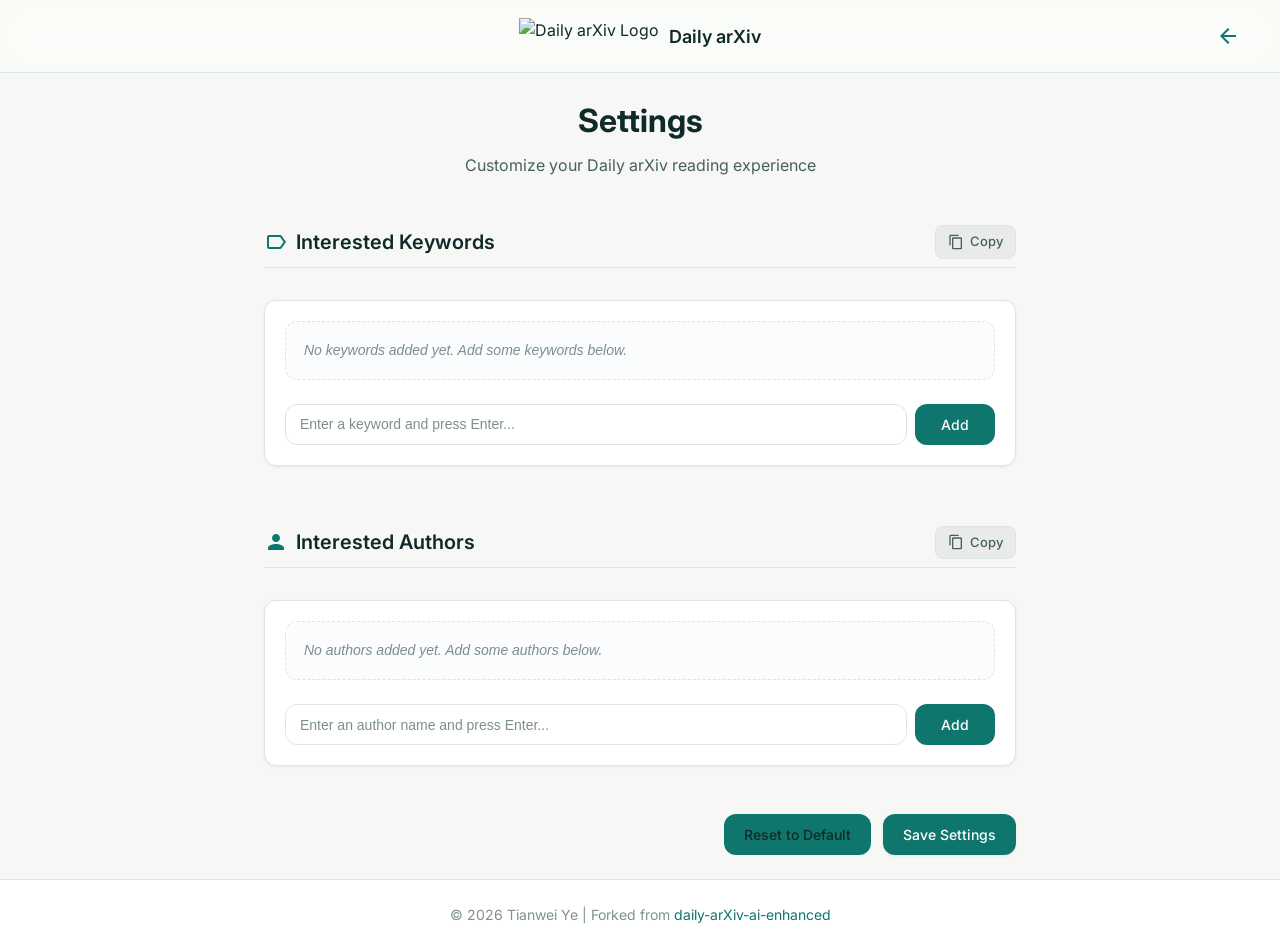
==== commit 3a78d5e4: "chore: update personal footer attribution" ====
--- a/settings.html
+++ b/settings.html
@@ -7,8 +7,8 @@
     <title>Settings - Daily arXiv</title>
     <link rel="icon" type="image/png" href="assets/logo2-removebg-preview.png">
     <link rel="shortcut icon" type="image/png" href="assets/logo2-removebg-preview.png">
-    <link rel="stylesheet" href="css/styles.css?v=1.0.4">
-    <link rel="stylesheet" href="css/settings.css?v=1.0.4">
+    <link rel="stylesheet" href="css/styles.css?v=1.0.5">
+    <link rel="stylesheet" href="css/settings.css?v=1.0.5">
     <link rel="stylesheet" href="https://fonts.googleapis.com/css2?family=Inter:wght@300;400;500;600;700&display=swap">
 
     <!-- Authentication Scripts -->
@@ -154,7 +154,7 @@
         
         <footer>
             <div class="footer-content">
-                <p>&copy; 2025 Daily arXiv</p>
+                <p>&copy; 2026 Tianwei Ye | Forked from <a href="https://github.com/dw-dengwei/daily-arXiv-ai-enhanced" target="_blank" rel="noopener">daily-arXiv-ai-enhanced</a></p>
             </div>
         </footer>
     </div>
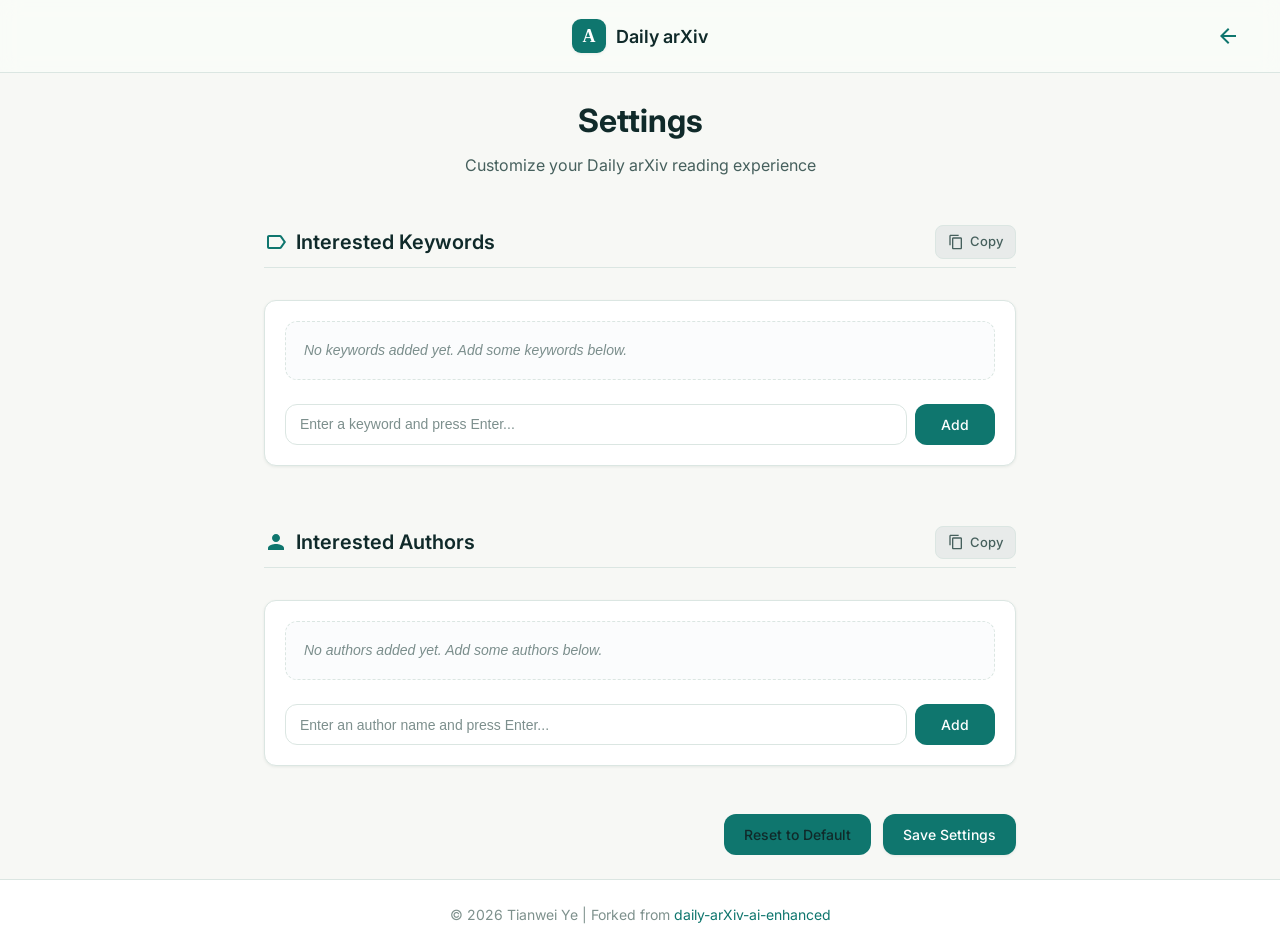
==== commit 1f385024: "style: refine header and control colors" ====
--- a/settings.html
+++ b/settings.html
@@ -7,8 +7,8 @@
     <title>Settings - Daily arXiv</title>
     <link rel="icon" type="image/png" href="assets/logo2-removebg-preview.png">
     <link rel="shortcut icon" type="image/png" href="assets/logo2-removebg-preview.png">
-    <link rel="stylesheet" href="css/styles.css?v=1.0.5">
-    <link rel="stylesheet" href="css/settings.css?v=1.0.5">
+    <link rel="stylesheet" href="css/styles.css?v=1.0.6">
+    <link rel="stylesheet" href="css/settings.css?v=1.0.6">
     <link rel="stylesheet" href="https://fonts.googleapis.com/css2?family=Inter:wght@300;400;500;600;700&display=swap">
 
     <!-- Authentication Scripts -->
--- a/css/styles.css
+++ b/css/styles.css
@@ -2348,6 +2348,26 @@
   letter-spacing: 0;
 }
 
+.logo-image {
+  display: none;
+}
+
+.site-logo::before {
+  content: "A";
+  display: inline-flex;
+  align-items: center;
+  justify-content: center;
+  width: 34px;
+  height: 34px;
+  border-radius: 9px;
+  background: var(--primary-color);
+  color: #ffffff;
+  font-size: 18px;
+  font-weight: 750;
+  font-family: Georgia, "Times New Roman", serif;
+  box-shadow: var(--shadow-sm);
+}
+
 .icon-button:hover,
 .view-controls .button:hover,
 .view-controls .button.active {
@@ -2379,6 +2399,18 @@
   background-color: rgba(255, 255, 255, 0.18);
 }
 
+.back-to-top,
+.back-to-top:hover,
+.back-to-top:active {
+  color: #ffffff !important;
+}
+
+.back-to-top svg,
+.back-to-top svg path {
+  color: #ffffff !important;
+  stroke: #ffffff !important;
+}
+
 .paper-card {
   border: 1px solid var(--border-color);
   box-shadow: var(--shadow-sm);
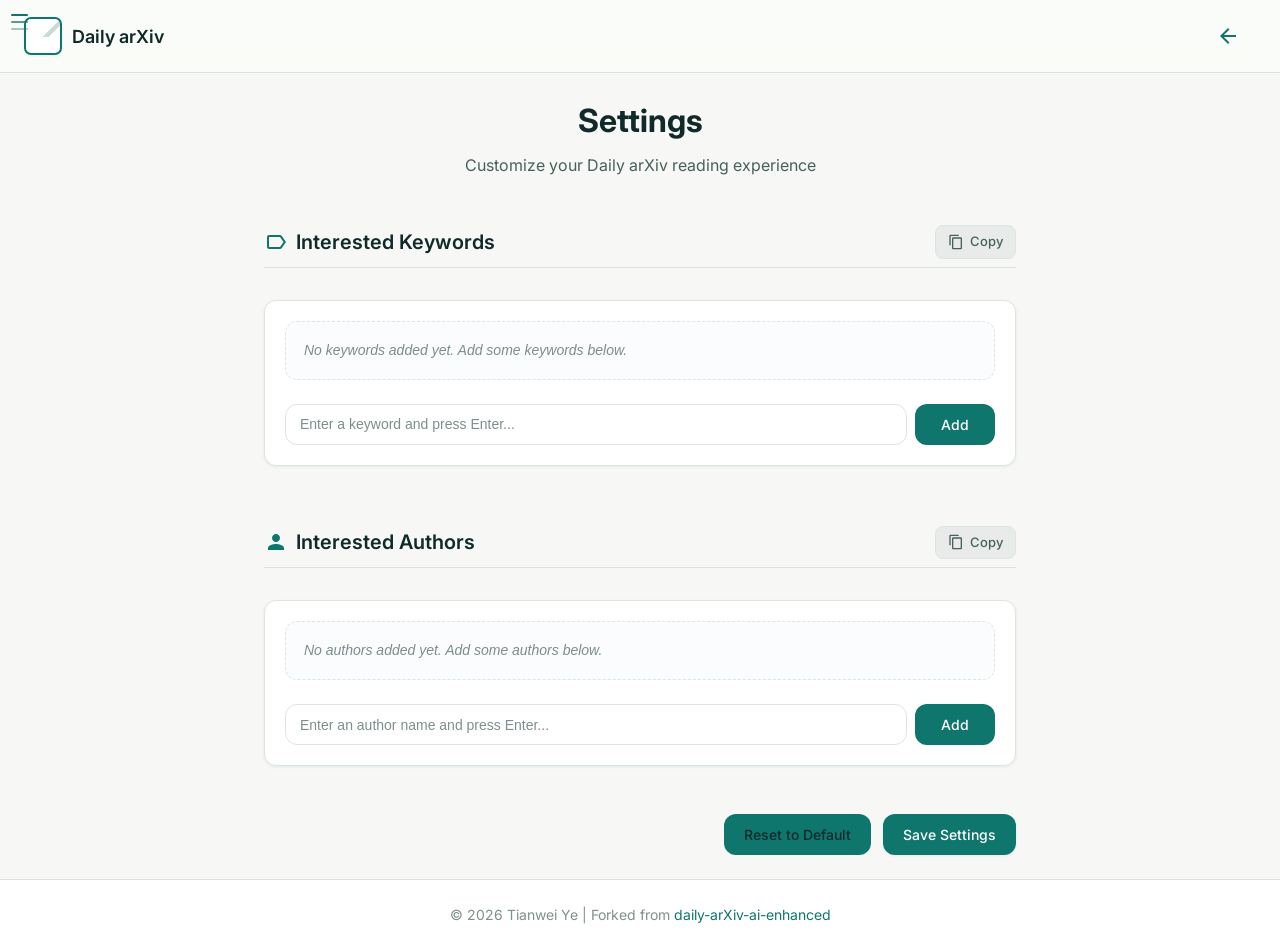
==== commit 12cce1f0: "style: move brand left with paper icon" ====
--- a/settings.html
+++ b/settings.html
@@ -7,7 +7,7 @@
     <title>Settings - Daily arXiv</title>
     <link rel="icon" type="image/png" href="assets/logo2-removebg-preview.png">
     <link rel="shortcut icon" type="image/png" href="assets/logo2-removebg-preview.png">
-    <link rel="stylesheet" href="css/styles.css?v=1.0.6">
+    <link rel="stylesheet" href="css/styles.css?v=1.0.7">
     <link rel="stylesheet" href="css/settings.css?v=1.0.6">
     <link rel="stylesheet" href="https://fonts.googleapis.com/css2?family=Inter:wght@300;400;500;600;700&display=swap">
 
--- a/css/styles.css
+++ b/css/styles.css
@@ -175,9 +175,9 @@
   display: flex;
   align-items: center;
   justify-content: center;
-  position: absolute;
-  left: 50%;
-  transform: translateX(-50%);
+  position: static;
+  transform: none;
+  margin-right: auto;
 }
 
 .site-logo {
@@ -2353,19 +2353,31 @@
 }
 
 .site-logo::before {
-  content: "A";
+  content: "";
   display: inline-flex;
-  align-items: center;
-  justify-content: center;
   width: 34px;
   height: 34px;
-  border-radius: 9px;
+  border-radius: 7px;
+  background:
+    linear-gradient(135deg, transparent 0 13px, #c7ddd6 13px 17px, transparent 17px) top right / 18px 18px no-repeat,
+    linear-gradient(#ffffff, #ffffff) padding-box;
+  border: 2px solid var(--primary-color);
+  position: relative;
+  box-shadow: var(--shadow-sm);
+}
+
+.site-logo::after {
+  content: "";
+  position: absolute;
+  left: 11px;
+  top: 14px;
+  width: 17px;
+  height: 2px;
   background: var(--primary-color);
-  color: #ffffff;
-  font-size: 18px;
-  font-weight: 750;
-  font-family: Georgia, "Times New Roman", serif;
-  box-shadow: var(--shadow-sm);
+  border-radius: 2px;
+  box-shadow:
+    0 7px 0 rgba(15, 118, 110, 0.7),
+    0 14px 0 rgba(15, 118, 110, 0.38);
 }
 
 .icon-button:hover,
